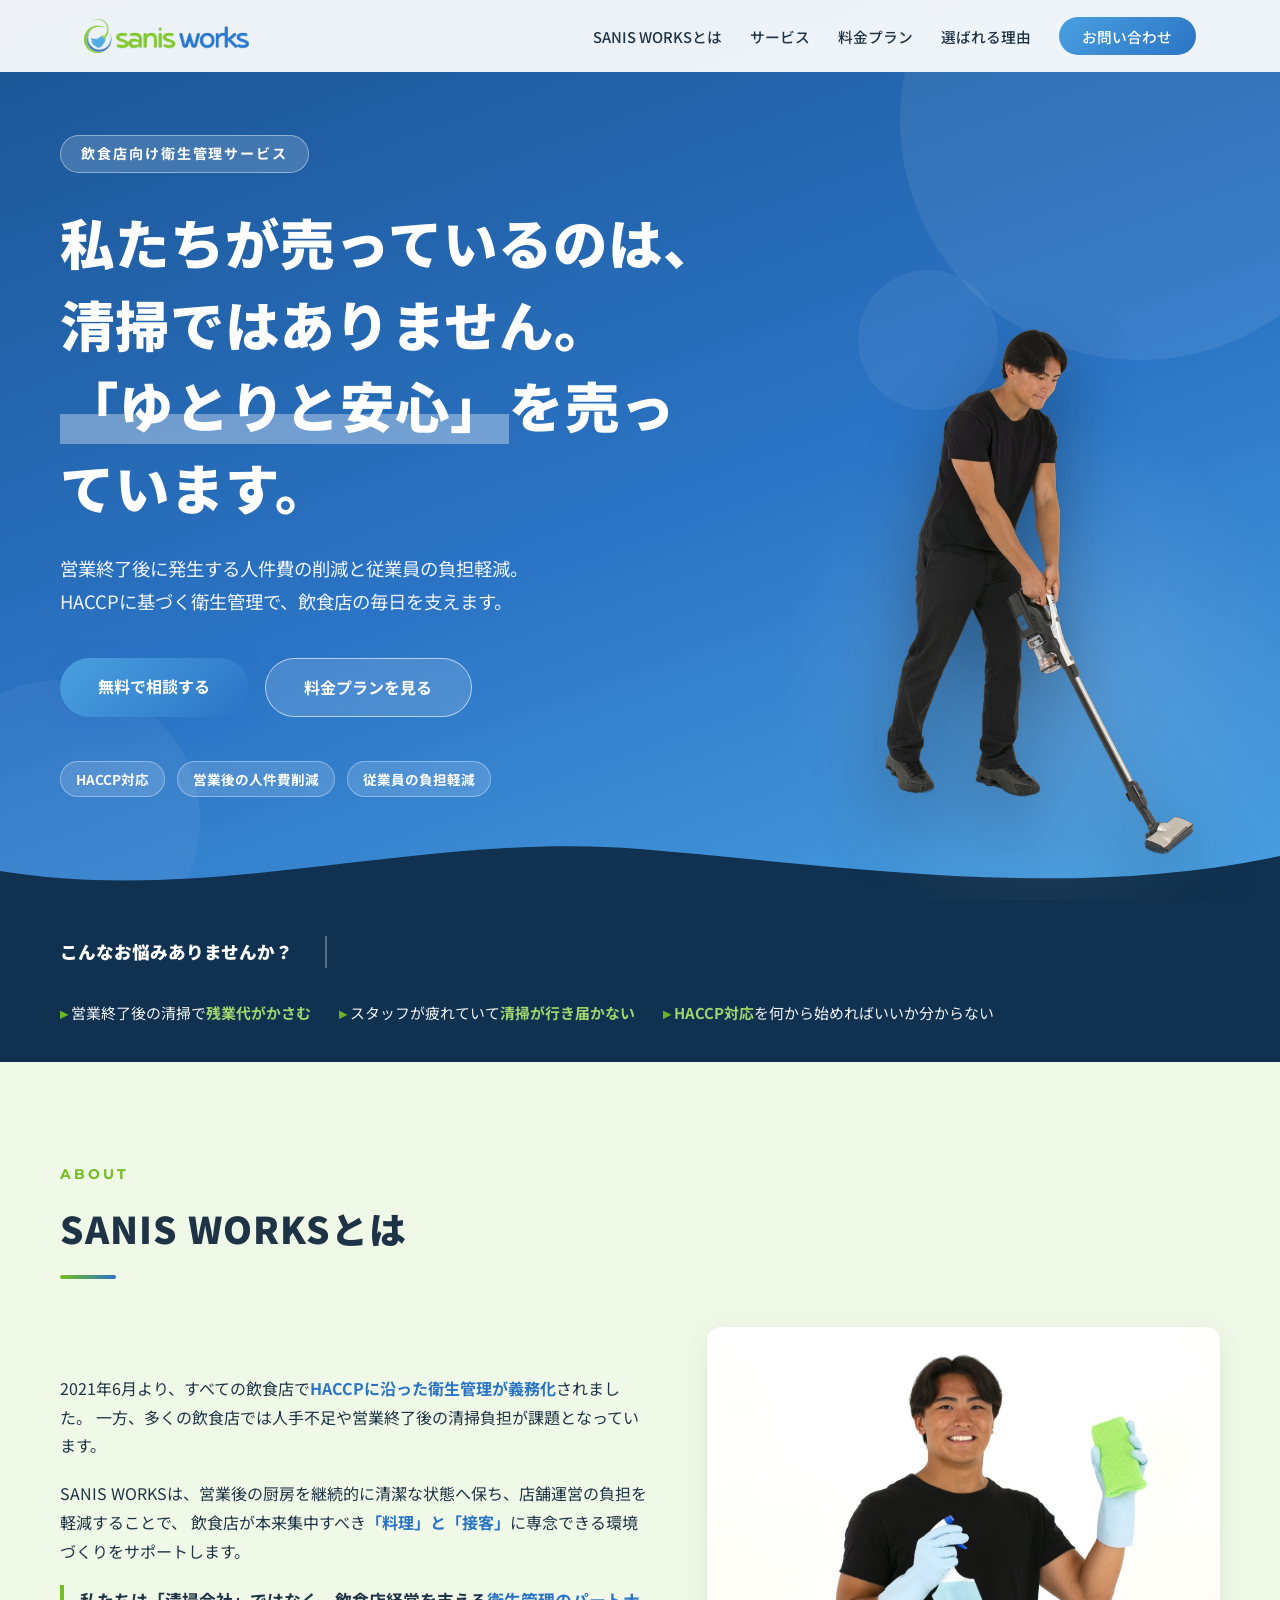
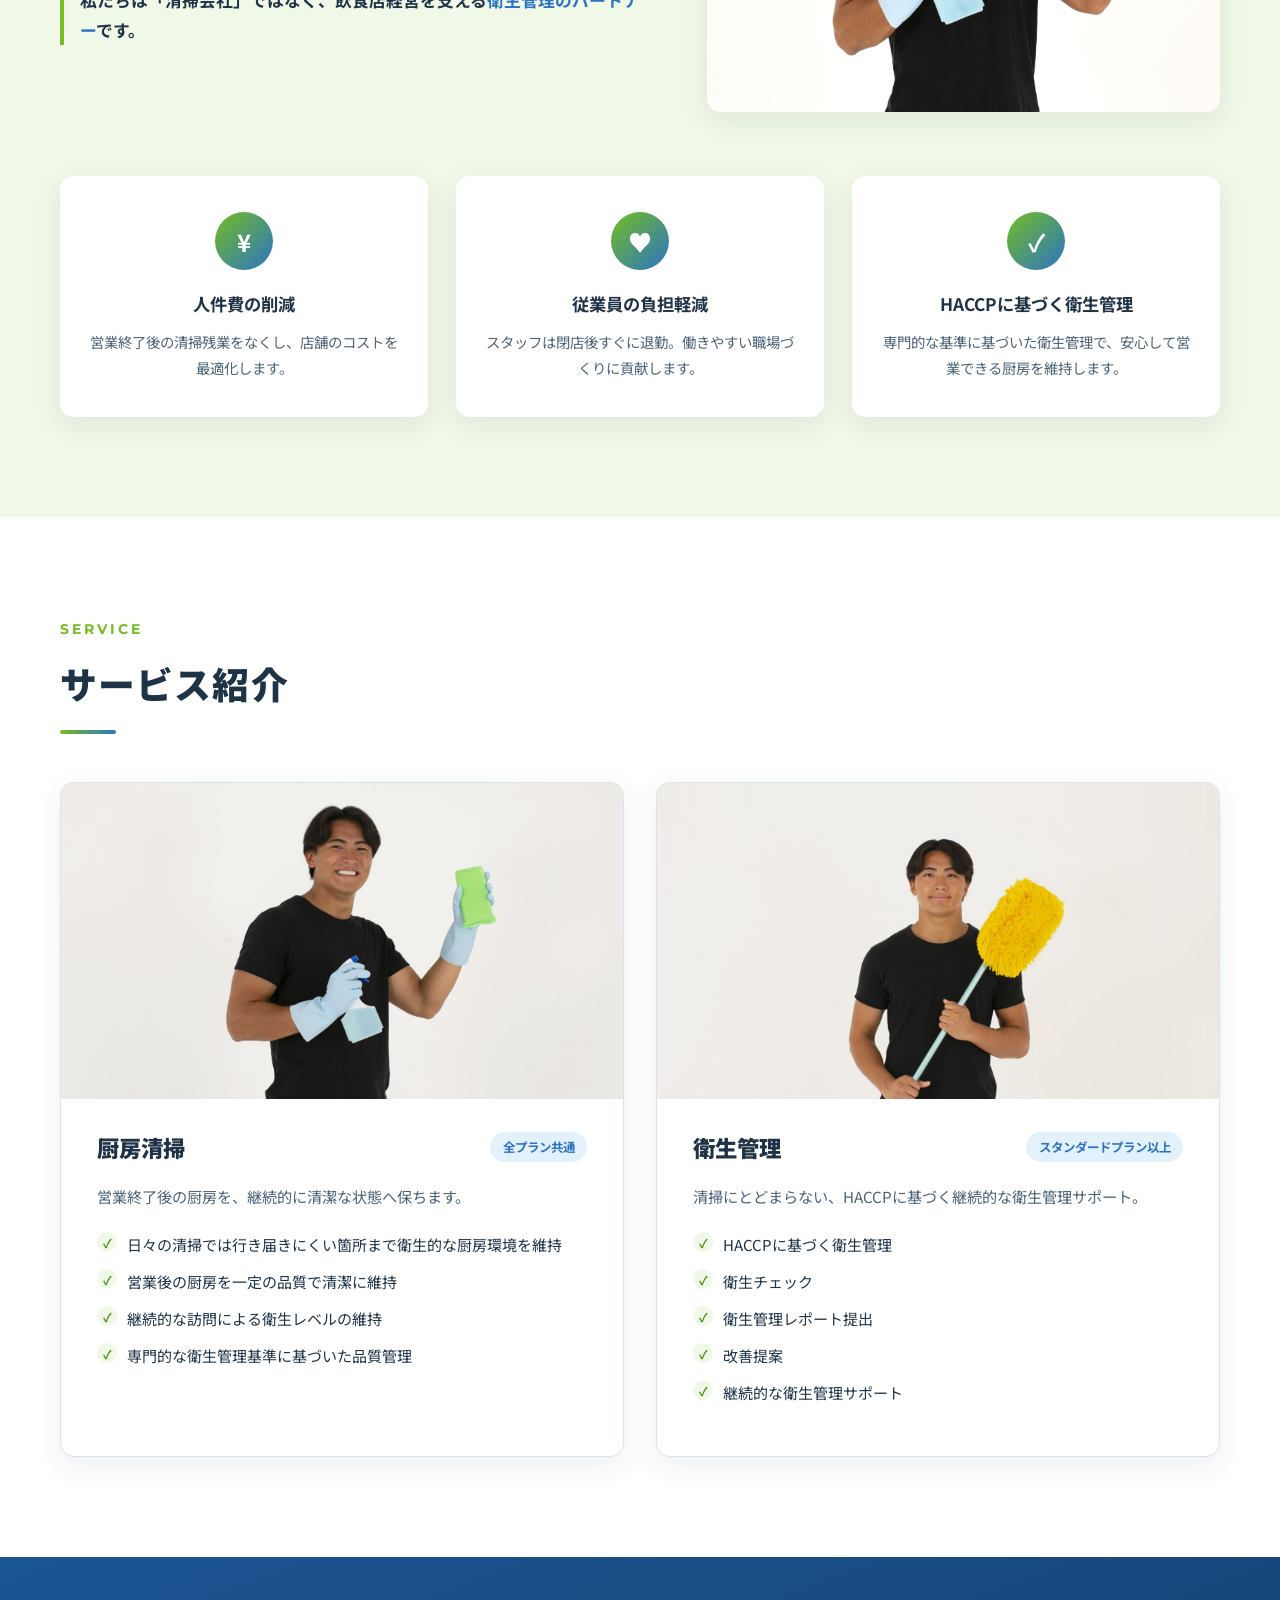
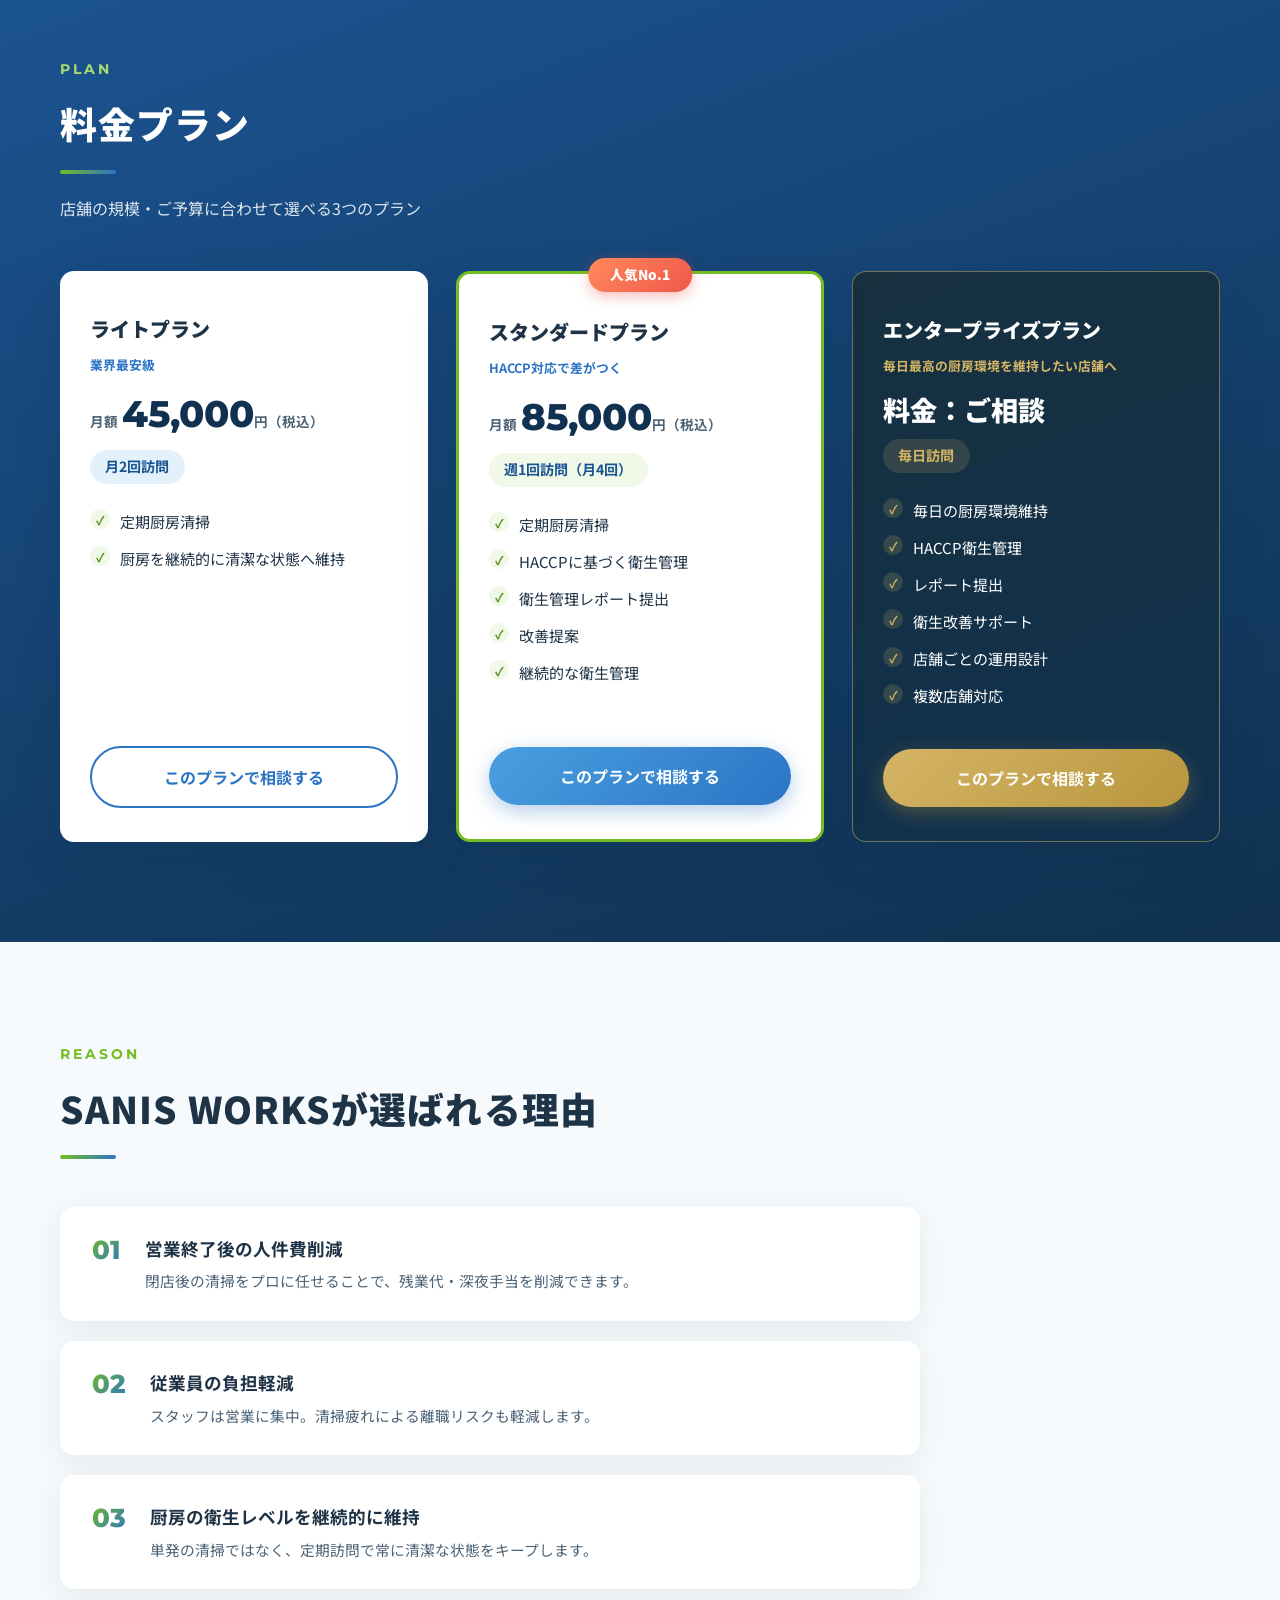
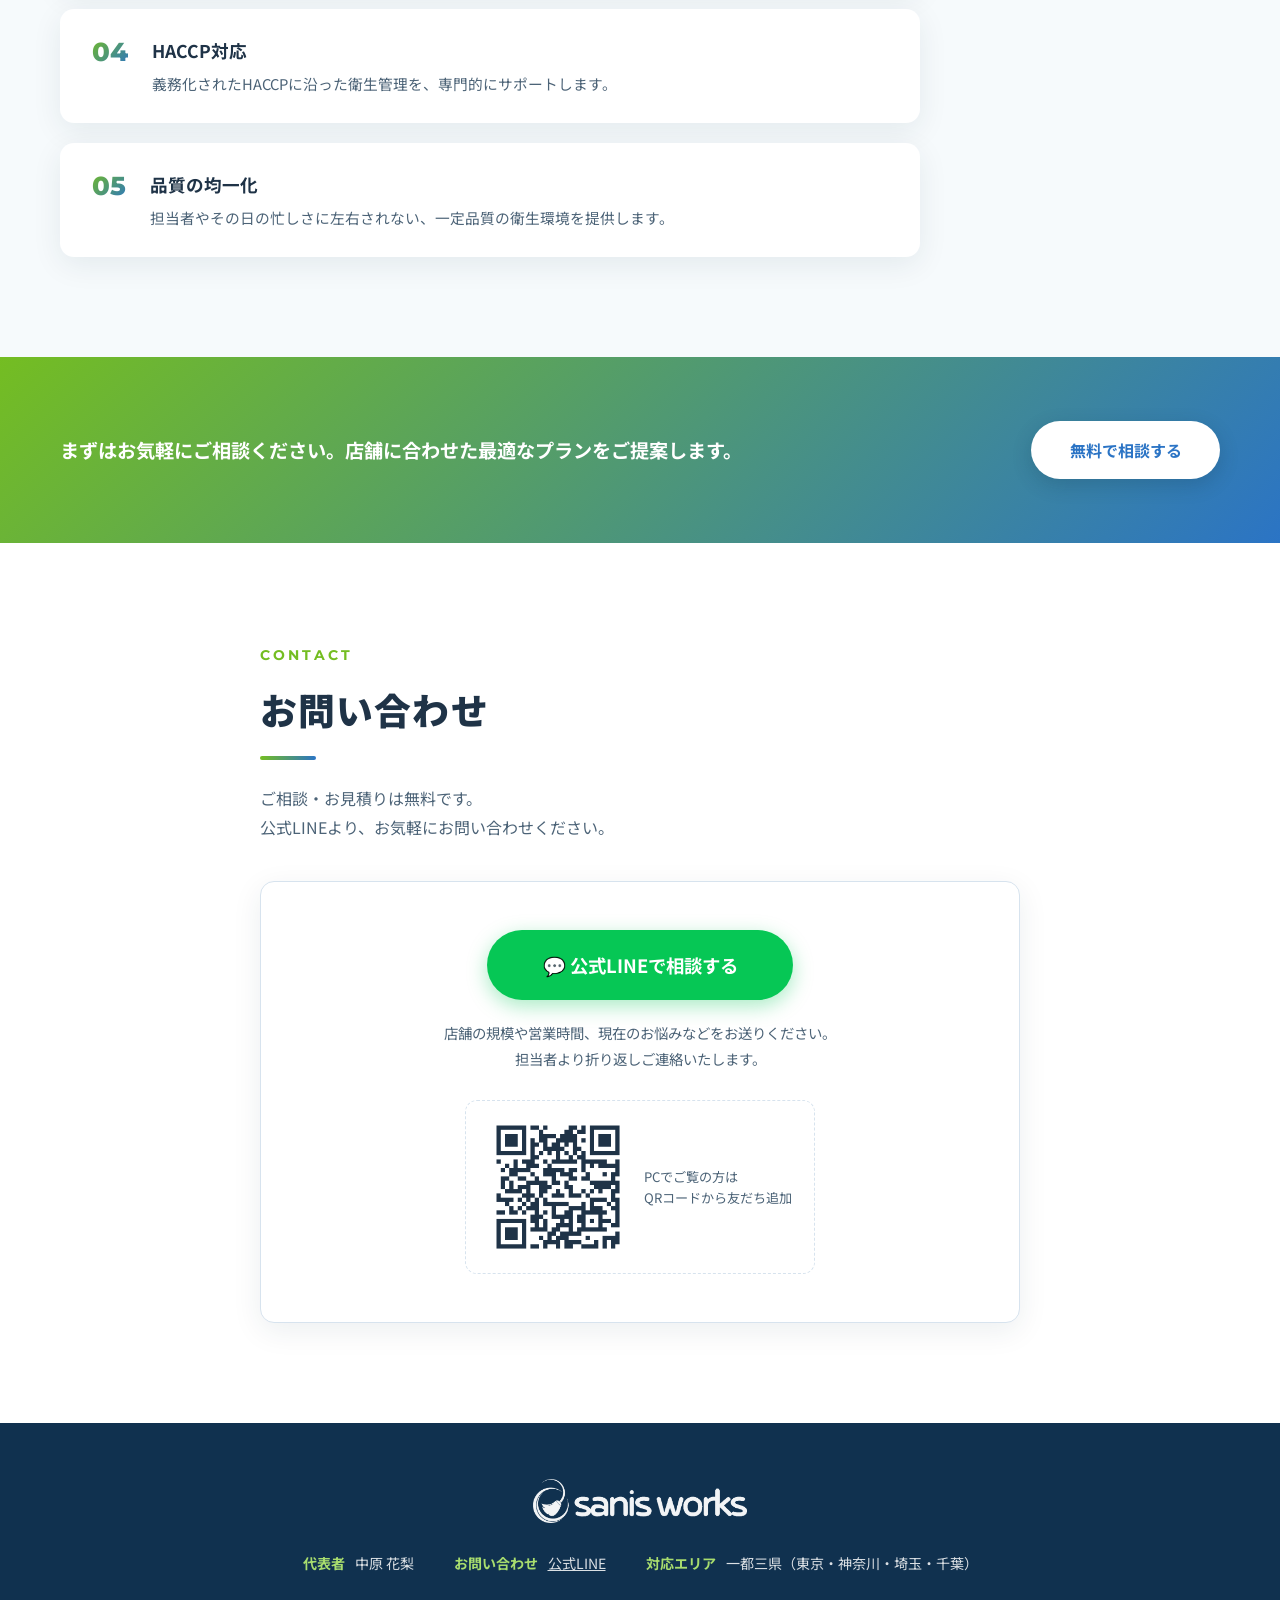
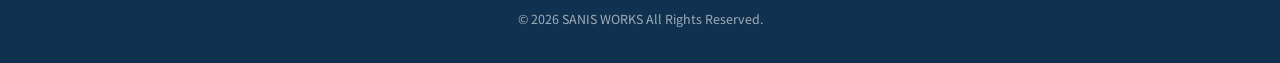
==== plan-b-wave.html @ 6eff4a85 "デザイン候補ページのファイル名を提案の呼び名(B/C/D)に統一 Co-Authored-By: Claude Fable 5 <noreply@anthropic.com>" ====
<!DOCTYPE html>
<html lang="ja">
<head>
  <meta charset="UTF-8">
  <meta name="viewport" content="width=device-width, initial-scale=1.0">
  <title>SANIS WORKS｜飲食店向け衛生管理サービス</title>
  <meta name="description" content="SANIS WORKSは飲食店向けの衛生管理会社です。営業終了後の厨房清掃とHACCPに基づく衛生管理で、人件費削減と従業員の負担軽減を実現します。">
  <meta property="og:title" content="SANIS WORKS｜飲食店向け衛生管理サービス">
  <meta property="og:description" content="私たちが売っているのは、清掃ではありません。営業終了後の人件費削減と従業員の負担軽減——「ゆとりと安心」をお届けします。">
  <meta property="og:type" content="website">
  <!-- TODO: ドメイン取得後、og:image は絶対URL（https://sanisworks.com/img/ogp.jpg）に変更 -->
  <meta property="og:image" content="img/ogp.jpg">
  <link rel="icon" type="image/png" sizes="32x32" href="img/favicon-32.png">
  <link rel="apple-touch-icon" href="img/apple-touch-icon.png">
  <link rel="preconnect" href="https://fonts.googleapis.com">
  <link rel="preconnect" href="https://fonts.gstatic.com" crossorigin>
  <link href="https://fonts.googleapis.com/css2?family=Noto+Sans+JP:wght@400;500;700;900&family=Montserrat:wght@600;700;800&display=swap" rel="stylesheet">
  <link rel="stylesheet" href="css/style.css">

<style>
.hero::after {
  content: ""; position: absolute; left: 0; right: 0; bottom: -1px; height: 90px; z-index: 2; pointer-events: none;
  background: url('data:image/svg+xml;utf8,<svg xmlns="http://www.w3.org/2000/svg" viewBox="0 0 1440 90" preserveAspectRatio="none"><path d="M0,60 C240,95 480,20 720,38 C960,56 1200,90 1440,45 L1440,90 L0,90 Z" fill="%2310314f"/></svg>') bottom / 100% 100% no-repeat;
}
.hero__figure { z-index: 3; bottom: 24px; }
.hero__figure img { filter: drop-shadow(0 30px 36px rgba(7,28,48,0.45)); }
</style>
</head>
<body>

  <!-- ヘッダー -->
  <header class="header" id="header">
    <div class="header__inner">
      <a href="#top" class="header__logo">
        <img src="img/logo-h.png" alt="SANIS WORKS">
      </a>
      <nav class="header__nav" id="global-nav" aria-label="グローバルナビゲーション">
        <ul>
          <li><a href="#about">SANIS WORKSとは</a></li>
          <li><a href="#service">サービス</a></li>
          <li><a href="#plan">料金プラン</a></li>
          <li><a href="#reason">選ばれる理由</a></li>
          <li><a href="#contact" class="header__cta">お問い合わせ</a></li>
        </ul>
      </nav>
      <button class="header__burger" id="burger" aria-label="メニューを開く" aria-expanded="false" aria-controls="global-nav">
        <span></span><span></span><span></span>
      </button>
    </div>
  </header>

  <main id="top">

    <!-- ヒーロー -->
    <section class="hero">
      <div class="hero__bg" aria-hidden="true">
        <div class="hero__bubble hero__bubble--1"></div>
        <div class="hero__bubble hero__bubble--2"></div>
        <div class="hero__bubble hero__bubble--3"></div>
      </div>
      <div class="hero__inner">
        <div class="hero__content">
        <p class="hero__eyebrow">飲食店向け衛生管理サービス</p>
        <h1 class="hero__title">
          私たちが売っているのは、<br>
          清掃ではありません。<br>
          <span class="hero__title-em">「ゆとりと安心」</span>を<br class="sp-only">売っています。
        </h1>
        <p class="hero__lead">
          営業終了後に発生する人件費の削減と従業員の負担軽減。<br class="pc-only">
          HACCPに基づく衛生管理で、飲食店の毎日を支えます。
        </p>
        <div class="hero__actions">
          <a href="#contact" class="btn btn--primary">無料で相談する</a>
          <a href="#plan" class="btn btn--ghost">料金プランを見る</a>
        </div>
        <ul class="hero__badges">
          <li>HACCP対応</li>
          <li>営業後の人件費削減</li>
          <li>従業員の負担軽減</li>
        </ul>
        </div>
      </div>
      <div class="hero__figure">
        <img src="img/hero-cutout.png" alt="掃除機で床を清掃するSANIS WORKSのスタッフ" width="720" height="1226">
      </div>
    </section>

    <!-- 課題提起バー -->
    <section class="problems" aria-label="飲食店のよくある課題">
      <div class="problems__inner">
        <p class="problems__title">こんなお悩みありませんか？</p>
        <ul class="problems__list">
          <li>営業終了後の清掃で<strong>残業代がかさむ</strong></li>
          <li>スタッフが疲れていて<strong>清掃が行き届かない</strong></li>
          <li><strong>HACCP対応</strong>を何から始めればいいか分からない</li>
        </ul>
      </div>
    </section>

    <!-- SANIS WORKSについて -->
    <section class="section about" id="about">
      <div class="section__inner">
        <p class="section__label">About</p>
        <h2 class="section__title">SANIS WORKSとは</h2>
        <div class="about__grid">
          <div class="about__text">
            <p>
              2021年6月より、すべての飲食店で<strong>HACCPに沿った衛生管理が義務化</strong>されました。
              一方、多くの飲食店では人手不足や営業終了後の清掃負担が課題となっています。
            </p>
            <p>
              SANIS WORKSは、営業後の厨房を継続的に清潔な状態へ保ち、店舗運営の負担を軽減することで、
              飲食店が本来集中すべき<strong>「料理」と「接客」</strong>に専念できる環境づくりをサポートします。
            </p>
            <p class="about__note">
              私たちは「清掃会社」ではなく、飲食店経営を支える<strong>衛生管理のパートナー</strong>です。
            </p>
          </div>
          <div class="about__visual">
            <img src="img/about.jpg" alt="笑顔で清掃道具を手にするSANIS WORKSのスタッフ">
          </div>
        </div>
        <div class="about__values">
          <div class="value-card">
            <div class="value-card__icon" aria-hidden="true">¥</div>
            <h3>人件費の削減</h3>
            <p>営業終了後の清掃残業をなくし、店舗のコストを最適化します。</p>
          </div>
          <div class="value-card">
            <div class="value-card__icon" aria-hidden="true">♥</div>
            <h3>従業員の負担軽減</h3>
            <p>スタッフは閉店後すぐに退勤。働きやすい職場づくりに貢献します。</p>
          </div>
          <div class="value-card">
            <div class="value-card__icon" aria-hidden="true">✓</div>
            <h3>HACCPに基づく衛生管理</h3>
            <p>専門的な基準に基づいた衛生管理で、安心して営業できる厨房を維持します。</p>
          </div>
        </div>
      </div>
    </section>

    <!-- サービス紹介 -->
    <section class="section service" id="service">
      <div class="section__inner">
        <p class="section__label">Service</p>
        <h2 class="section__title">サービス紹介</h2>
        <div class="service__grid">
          <article class="service-card">
            <div class="service-card__photo">
              <img src="img/service-cleaning.jpg" alt="清掃機材で床を清掃するスタッフ">
            </div>
            <div class="service-card__head">
              <h3>厨房清掃</h3>
              <p class="service-card__sub">全プラン共通</p>
            </div>
            <p class="service-card__lead">営業終了後の厨房を、継続的に清潔な状態へ保ちます。</p>
            <ul class="check-list">
              <li>日々の清掃では行き届きにくい箇所まで衛生的な厨房環境を維持</li>
              <li>営業後の厨房を一定の品質で清潔に維持</li>
              <li>継続的な訪問による衛生レベルの維持</li>
              <li>専門的な衛生管理基準に基づいた品質管理</li>
            </ul>
          </article>
          <article class="service-card">
            <div class="service-card__photo">
              <img src="img/service-hygiene.jpg" alt="除菌スプレーとスポンジを手にするスタッフ">
            </div>
            <div class="service-card__head">
              <h3>衛生管理</h3>
              <p class="service-card__sub">スタンダードプラン以上</p>
            </div>
            <p class="service-card__lead">清掃にとどまらない、HACCPに基づく継続的な衛生管理サポート。</p>
            <ul class="check-list">
              <li>HACCPに基づく衛生管理</li>
              <li>衛生チェック</li>
              <li>衛生管理レポート提出</li>
              <li>改善提案</li>
              <li>継続的な衛生管理サポート</li>
            </ul>
          </article>
        </div>
      </div>
    </section>

    <!-- 料金プラン -->
    <section class="section plan" id="plan">
      <div class="section__inner">
        <p class="section__label section__label--light">Plan</p>
        <h2 class="section__title section__title--light">料金プラン</h2>
        <p class="plan__lead">店舗の規模・ご予算に合わせて選べる3つのプラン</p>
        <div class="plan__grid">

          <article class="plan-card">
            <h3 class="plan-card__name">ライトプラン</h3>
            <p class="plan-card__tag">業界最安級</p>
            <p class="plan-card__price"><span class="plan-card__yen">月額</span>45,000<span class="plan-card__unit">円（税込）</span></p>
            <p class="plan-card__visit">月2回訪問</p>
            <ul class="check-list">
              <li>定期厨房清掃</li>
              <li>厨房を継続的に清潔な状態へ維持</li>
            </ul>
            <a href="#contact" class="btn btn--outline">このプランで相談する</a>
          </article>

          <article class="plan-card plan-card--featured">
            <p class="plan-card__ribbon">人気No.1</p>
            <h3 class="plan-card__name">スタンダードプラン</h3>
            <p class="plan-card__tag">HACCP対応で差がつく</p>
            <p class="plan-card__price"><span class="plan-card__yen">月額</span>85,000<span class="plan-card__unit">円（税込）</span></p>
            <p class="plan-card__visit">週1回訪問（月4回）</p>
            <ul class="check-list">
              <li>定期厨房清掃</li>
              <li>HACCPに基づく衛生管理</li>
              <li>衛生管理レポート提出</li>
              <li>改善提案</li>
              <li>継続的な衛生管理</li>
            </ul>
            <a href="#contact" class="btn btn--primary">このプランで相談する</a>
          </article>

          <article class="plan-card plan-card--premium">
            <h3 class="plan-card__name">エンタープライズプラン</h3>
            <p class="plan-card__tag">毎日最高の厨房環境を維持したい店舗へ</p>
            <p class="plan-card__price plan-card__price--consult">料金：ご相談</p>
            <p class="plan-card__visit">毎日訪問</p>
            <ul class="check-list">
              <li>毎日の厨房環境維持</li>
              <li>HACCP衛生管理</li>
              <li>レポート提出</li>
              <li>衛生改善サポート</li>
              <li>店舗ごとの運用設計</li>
              <li>複数店舗対応</li>
            </ul>
            <a href="#contact" class="btn btn--gold">このプランで相談する</a>
          </article>

        </div>
      </div>
    </section>

    <!-- 選ばれる理由 -->
    <section class="section reason" id="reason">
      <div class="section__inner">
        <p class="section__label">Reason</p>
        <h2 class="section__title">SANIS WORKSが選ばれる理由</h2>
        <ol class="reason__list">
          <li class="reason-item">
            <span class="reason-item__num">01</span>
            <div>
              <h3>営業終了後の人件費削減</h3>
              <p>閉店後の清掃をプロに任せることで、残業代・深夜手当を削減できます。</p>
            </div>
          </li>
          <li class="reason-item">
            <span class="reason-item__num">02</span>
            <div>
              <h3>従業員の負担軽減</h3>
              <p>スタッフは営業に集中。清掃疲れによる離職リスクも軽減します。</p>
            </div>
          </li>
          <li class="reason-item">
            <span class="reason-item__num">03</span>
            <div>
              <h3>厨房の衛生レベルを継続的に維持</h3>
              <p>単発の清掃ではなく、定期訪問で常に清潔な状態をキープします。</p>
            </div>
          </li>
          <li class="reason-item">
            <span class="reason-item__num">04</span>
            <div>
              <h3>HACCP対応</h3>
              <p>義務化されたHACCPに沿った衛生管理を、専門的にサポートします。</p>
            </div>
          </li>
          <li class="reason-item">
            <span class="reason-item__num">05</span>
            <div>
              <h3>品質の均一化</h3>
              <p>担当者やその日の忙しさに左右されない、一定品質の衛生環境を提供します。</p>
            </div>
          </li>
        </ol>
      </div>
    </section>

    <!-- CTA -->
    <section class="cta-band">
      <div class="cta-band__inner">
        <p class="cta-band__text">まずはお気軽にご相談ください。<br class="sp-only">店舗に合わせた最適なプランをご提案します。</p>
        <a href="#contact" class="btn btn--white">無料で相談する</a>
      </div>
    </section>

    <!-- お問い合わせ -->
    <section class="section contact" id="contact">
      <div class="section__inner section__inner--narrow">
        <p class="section__label">Contact</p>
        <h2 class="section__title">お問い合わせ</h2>
        <p class="contact__lead">
          ご相談・お見積りは無料です。<br>
          公式LINEより、お気軽にお問い合わせください。
        </p>
        <div class="contact__line">
          <a href="https://line.me/R/ti/p/@403xkrav" target="_blank" rel="noopener" class="btn btn--line">公式LINEで相談する</a>
          <p class="contact__line-note">店舗の規模や営業時間、現在のお悩みなどをお送りください。<br>担当者より折り返しご連絡いたします。</p>
          <div class="contact__qr">
            <img src="img/line-qr.png" alt="SANIS WORKS 公式LINE 友だち追加用QRコード" width="140" height="140">
            <p>PCでご覧の方は<br>QRコードから友だち追加</p>
          </div>
        </div>
      </div>
    </section>

  </main>

  <!-- フッター -->
  <footer class="footer">
    <div class="footer__inner">
      <p class="footer__logo"><img src="img/logo-h-white.png" alt="SANIS WORKS"></p>
      <dl class="footer__info">
        <div><dt>代表者</dt><dd>中原 花梨</dd></div>
        <div><dt>お問い合わせ</dt><dd><a href="https://line.me/R/ti/p/@403xkrav" target="_blank" rel="noopener">公式LINE</a></dd></div>
        <div><dt>対応エリア</dt><dd>一都三県（東京・神奈川・埼玉・千葉）</dd></div>
      </dl>
      <p class="footer__copy">&copy; <span id="year">2026</span> SANIS WORKS All Rights Reserved.</p>
    </div>
  </footer>

  <script src="js/main.js"></script>
</body>
</html>
---- css/style.css ----
/* =====================================================
   SANIS WORKS — 飲食店向け衛生管理サービス
   ===================================================== */

:root {
  /* ロゴから採取したブランドカラー */
  --c-primary: #2b74c5;        /* ロゴブルー（信頼） */
  --c-primary-dark: #1b5493;
  --c-accent: #74bd22;         /* ロゴグリーン（清潔感・フレッシュ） */
  --c-sky-deep: #4aa0e0;       /* ロゴスカイブルー */
  --c-sky: #e3f1fc;
  --c-mint: #f0f8e7;
  --c-navy: #10314f;           /* 濃紺（エンタープライズ・フッター） */
  --c-gold: #b8963e;
  --c-text: #1f3347;
  --c-text-sub: #4c6377;
  --c-bg: #ffffff;
  --c-line: #d7e3ee;
  --font-jp: "Noto Sans JP", "Hiragino Kaku Gothic ProN", sans-serif;
  --font-en: "Montserrat", sans-serif;
  --header-h: 72px;
  --radius: 14px;
  --shadow: 0 8px 30px rgba(15, 46, 61, 0.08);
  --shadow-lg: 0 16px 48px rgba(15, 46, 61, 0.14);
}

* { margin: 0; padding: 0; box-sizing: border-box; }

html { scroll-behavior: smooth; scroll-padding-top: var(--header-h); }

body {
  font-family: var(--font-jp);
  color: var(--c-text);
  background: var(--c-bg);
  line-height: 1.8;
  -webkit-font-smoothing: antialiased;
}

img { max-width: 100%; height: auto; display: block; }
ul, ol { list-style: none; }
a { color: inherit; text-decoration: none; }

.sp-only { display: none; }
@media (max-width: 767px) {
  .sp-only { display: inline; }
  .pc-only { display: none; }
}

/* ---------- ボタン ---------- */
.btn {
  display: inline-block;
  padding: 0.9em 2.4em;
  border-radius: 999px;
  font-weight: 700;
  font-size: 1rem;
  text-align: center;
  transition: transform 0.2s ease, box-shadow 0.2s ease, background 0.2s ease, color 0.2s ease;
  cursor: pointer;
  border: none;
}
.btn:hover { transform: translateY(-2px); }

.btn--primary {
  background: linear-gradient(135deg, var(--c-sky-deep), var(--c-primary));
  color: #fff;
  box-shadow: 0 6px 20px rgba(43, 116, 197, 0.35);
}
.btn--primary:hover { box-shadow: 0 10px 26px rgba(43, 116, 197, 0.45); }

.btn--ghost {
  background: rgba(255, 255, 255, 0.14);
  color: #fff;
  border: 1px solid rgba(255, 255, 255, 0.6);
  backdrop-filter: blur(4px);
}
.btn--ghost:hover { background: rgba(255, 255, 255, 0.26); }

.btn--outline {
  background: #fff;
  color: var(--c-primary);
  border: 2px solid var(--c-primary);
}
.btn--outline:hover { background: var(--c-sky); }

.btn--gold {
  background: linear-gradient(135deg, #d4b565, var(--c-gold));
  color: #fff;
  box-shadow: 0 6px 20px rgba(184, 150, 62, 0.35);
}

.btn--white {
  background: #fff;
  color: var(--c-primary);
  box-shadow: 0 6px 20px rgba(15, 46, 61, 0.2);
}

.btn--wide { width: 100%; font-size: 1.1rem; padding: 1.1em; }

/* ---------- ヘッダー ---------- */
.header {
  position: fixed;
  inset: 0 0 auto 0;
  height: var(--header-h);
  background: rgba(255, 255, 255, 0.92);
  backdrop-filter: blur(10px);
  z-index: 100;
  transition: box-shadow 0.3s ease;
}
.header.is-scrolled { box-shadow: 0 2px 16px rgba(15, 46, 61, 0.1); }

.header__inner {
  max-width: 1160px;
  margin: 0 auto;
  height: 100%;
  padding: 0 24px;
  display: flex;
  align-items: center;
  justify-content: space-between;
}

.header__logo {
  display: flex;
  align-items: center;
}
.header__logo img { height: 34px; width: auto; }

.header__nav ul {
  display: flex;
  align-items: center;
  gap: 28px;
}
.header__nav a {
  font-size: 0.92rem;
  font-weight: 500;
  color: var(--c-text);
  position: relative;
}
.header__nav a:not(.header__cta)::after {
  content: "";
  position: absolute;
  left: 0;
  bottom: -6px;
  width: 100%;
  height: 2px;
  background: var(--c-accent);
  transform: scaleX(0);
  transition: transform 0.25s ease;
}
.header__nav a:not(.header__cta):hover::after { transform: scaleX(1); }

.header__cta {
  background: linear-gradient(135deg, var(--c-sky-deep), var(--c-primary));
  color: #fff !important;
  padding: 0.6em 1.6em;
  border-radius: 999px;
  font-weight: 700;
}

.header__burger { display: none; }

/* ---------- ヒーロー ---------- */
.hero {
  position: relative;
  min-height: min(100svh, 920px);
  display: flex;
  align-items: center;
  background: linear-gradient(160deg, var(--c-primary-dark) 0%, var(--c-primary) 55%, var(--c-sky-deep) 100%);
  overflow: hidden;
  padding: calc(var(--header-h) + 40px) 24px 80px;
}

.hero__bg { position: absolute; inset: 0; pointer-events: none; }
.hero__bubble {
  position: absolute;
  border-radius: 50%;
  background: rgba(255, 255, 255, 0.07);
}
.hero__bubble--1 { width: 480px; height: 480px; top: -120px; right: -100px; }
.hero__bubble--2 { width: 280px; height: 280px; bottom: -60px; left: -80px; background: rgba(255,255,255,0.05); }
.hero__bubble--3 { width: 140px; height: 140px; top: 30%; right: 22%; background: rgba(255,255,255,0.06); }

.hero__inner {
  position: relative;
  max-width: 1160px;
  margin: 0 auto;
  width: 100%;
  color: #fff;
}

.hero__content {
  max-width: 660px;
  position: relative;
  z-index: 2;
}

/* 人物切り抜き: 背景に直接立たせる */
.hero__figure {
  position: absolute;
  bottom: 0;
  right: max(3vw, calc((100% - 1300px) / 2));
  width: clamp(280px, 31vw, 450px);
  z-index: 1;
  pointer-events: none;
}
.hero__figure::before {
  content: "";
  position: absolute;
  left: 50%;
  bottom: -12%;
  width: 135%;
  aspect-ratio: 1;
  transform: translateX(-50%);
  border-radius: 50%;
  background: radial-gradient(circle, rgba(255, 255, 255, 0.16) 0%, rgba(255, 255, 255, 0.05) 45%, transparent 70%);
}
.hero__figure img {
  position: relative;
  width: 100%;
  display: block;
  filter: drop-shadow(0 30px 36px rgba(7, 28, 48, 0.45));
}

.hero__eyebrow {
  display: inline-block;
  font-size: 0.88rem;
  font-weight: 700;
  letter-spacing: 0.14em;
  background: rgba(255, 255, 255, 0.16);
  border: 1px solid rgba(255, 255, 255, 0.4);
  padding: 0.4em 1.4em;
  border-radius: 999px;
  margin-bottom: 28px;
}

.hero__title {
  font-size: clamp(1.9rem, 4.6vw, 3.4rem);
  font-weight: 900;
  line-height: 1.5;
  letter-spacing: 0.02em;
  margin-bottom: 24px;
  text-wrap: balance;
}
.hero__title-em {
  background: linear-gradient(transparent 62%, rgba(255, 255, 255, 0.35) 62%);
  padding: 0 0.08em;
}

.hero__lead {
  font-size: clamp(0.95rem, 1.6vw, 1.15rem);
  opacity: 0.92;
  margin-bottom: 40px;
}

.hero__actions {
  display: flex;
  gap: 16px;
  flex-wrap: wrap;
  margin-bottom: 44px;
}

.hero__badges {
  display: flex;
  gap: 12px;
  flex-wrap: wrap;
}
.hero__badges li {
  font-size: 0.85rem;
  font-weight: 700;
  background: rgba(255, 255, 255, 0.14);
  border: 1px solid rgba(255, 255, 255, 0.35);
  padding: 0.35em 1.1em;
  border-radius: 999px;
}

/* ---------- 課題提起 ---------- */
.problems {
  background: var(--c-navy);
  color: #fff;
  padding: 36px 24px;
}
.problems__inner {
  max-width: 1160px;
  margin: 0 auto;
  display: flex;
  align-items: center;
  gap: 32px;
  flex-wrap: wrap;
}
.problems__title {
  font-weight: 900;
  font-size: 1.1rem;
  white-space: nowrap;
  border-right: 2px solid rgba(255,255,255,0.3);
  padding-right: 32px;
}
.problems__list {
  display: flex;
  gap: 28px;
  flex-wrap: wrap;
  font-size: 0.93rem;
  opacity: 0.95;
}
.problems__list li::before { content: "▸ "; color: var(--c-accent); font-weight: 700; }
.problems__list strong { color: #a8dd6e; }

/* ---------- セクション共通 ---------- */
.section { padding: 100px 24px; }
.section__inner { max-width: 1160px; margin: 0 auto; }
.section__inner--narrow { max-width: 760px; }

.section__label {
  font-family: var(--font-en);
  font-weight: 700;
  font-size: 0.85rem;
  letter-spacing: 0.22em;
  text-transform: uppercase;
  color: var(--c-accent);
  margin-bottom: 8px;
}
.section__title {
  font-size: clamp(1.6rem, 3.2vw, 2.3rem);
  font-weight: 900;
  letter-spacing: 0.03em;
  margin-bottom: 48px;
  position: relative;
  padding-bottom: 18px;
}
.section__title::after {
  content: "";
  position: absolute;
  left: 0;
  bottom: 0;
  width: 56px;
  height: 4px;
  border-radius: 2px;
  background: linear-gradient(90deg, var(--c-accent), var(--c-primary));
}
.section__label--light { color: #a8dd6e; }
.section__title--light { color: #fff; }

/* ---------- About ---------- */
.about { background: var(--c-mint); }

.about__grid {
  display: grid;
  grid-template-columns: 1.15fr 1fr;
  gap: 56px;
  align-items: center;
  margin-bottom: 64px;
}
.about__text p { margin-bottom: 1.2em; }
.about__text strong { color: var(--c-primary); }
.about__note {
  font-weight: 700;
  font-size: 1.05rem;
  border-left: 4px solid var(--c-accent);
  padding-left: 16px;
}

.about__visual img {
  aspect-ratio: 4 / 3;
  width: 100%;
  object-fit: cover;
  border-radius: var(--radius);
  box-shadow: var(--shadow);
}

.about__values {
  display: grid;
  grid-template-columns: repeat(3, 1fr);
  gap: 28px;
}
.value-card {
  background: #fff;
  border-radius: var(--radius);
  padding: 36px 28px;
  box-shadow: var(--shadow);
  text-align: center;
  transition: transform 0.25s ease, box-shadow 0.25s ease;
}
.value-card:hover { transform: translateY(-6px); box-shadow: var(--shadow-lg); }
.value-card__icon {
  width: 58px;
  height: 58px;
  margin: 0 auto 18px;
  border-radius: 50%;
  background: linear-gradient(135deg, var(--c-accent), var(--c-primary));
  color: #fff;
  font-size: 1.5rem;
  font-weight: 700;
  display: grid;
  place-items: center;
}
.value-card h3 { font-size: 1.08rem; margin-bottom: 10px; }
.value-card p { font-size: 0.9rem; color: var(--c-text-sub); }

/* ---------- Service ---------- */
.service__grid {
  display: grid;
  grid-template-columns: 1fr 1fr;
  gap: 32px;
}
.service-card {
  border: 1px solid var(--c-line);
  border-radius: var(--radius);
  padding: 40px 36px;
  background: #fff;
  box-shadow: var(--shadow);
  overflow: hidden;
  transition: transform 0.25s ease, box-shadow 0.25s ease;
}
.service-card__photo {
  margin: -40px -36px 28px;
  background: #fafcfe;
}
.service-card__photo img {
  width: 100%;
  aspect-ratio: 16 / 9;
  object-fit: cover;
  display: block;
}
.service-card:hover { transform: translateY(-6px); box-shadow: var(--shadow-lg); }
.service-card__head {
  display: flex;
  align-items: center;
  justify-content: space-between;
  gap: 12px;
  flex-wrap: wrap;
  margin-bottom: 16px;
}
.service-card__head h3 { font-size: 1.4rem; font-weight: 900; }
.service-card__sub {
  font-size: 0.78rem;
  font-weight: 700;
  color: var(--c-primary);
  background: var(--c-sky);
  padding: 0.3em 1em;
  border-radius: 999px;
}
.service-card__lead { color: var(--c-text-sub); margin-bottom: 20px; font-size: 0.95rem; }

.check-list li {
  position: relative;
  padding-left: 30px;
  margin-bottom: 10px;
  font-size: 0.94rem;
}
.check-list li::before {
  content: "✓";
  position: absolute;
  left: 0;
  top: 0.1em;
  width: 20px;
  height: 20px;
  border-radius: 50%;
  background: var(--c-mint);
  color: #4f8c12;
  font-size: 0.75rem;
  font-weight: 700;
  display: grid;
  place-items: center;
}

/* ---------- Plan ---------- */
.plan {
  background: linear-gradient(160deg, var(--c-primary-dark), var(--c-navy));
}
.plan__lead {
  color: rgba(255, 255, 255, 0.85);
  margin: -28px 0 48px;
}
.plan__grid {
  display: grid;
  grid-template-columns: repeat(3, 1fr);
  gap: 28px;
  align-items: stretch;
}

.plan-card {
  background: #fff;
  border-radius: var(--radius);
  padding: 40px 30px 34px;
  display: flex;
  flex-direction: column;
  gap: 6px;
  box-shadow: var(--shadow-lg);
  position: relative;
  transition: transform 0.25s ease;
}
.plan-card:hover { transform: translateY(-6px); }

.plan-card__name { font-size: 1.25rem; font-weight: 900; }
.plan-card__tag {
  font-size: 0.8rem;
  font-weight: 700;
  color: var(--c-primary);
  margin-bottom: 10px;
}
.plan-card__price {
  font-family: var(--font-en);
  font-size: 2.3rem;
  font-weight: 800;
  color: var(--c-navy);
  line-height: 1.2;
}
.plan-card__yen, .plan-card__unit {
  font-family: var(--font-jp);
  font-size: 0.85rem;
  font-weight: 700;
  color: var(--c-text-sub);
}
.plan-card__yen { margin-right: 4px; }
.plan-card__price--consult { font-size: 1.7rem; font-family: var(--font-jp); font-weight: 900; }
.plan-card__visit {
  font-size: 0.88rem;
  font-weight: 700;
  background: var(--c-sky);
  color: var(--c-primary-dark);
  display: inline-block;
  align-self: flex-start;
  padding: 0.3em 1.1em;
  border-radius: 999px;
  margin: 8px 0 18px;
}
.plan-card .check-list { flex: 1; margin-bottom: 24px; }
.plan-card .btn { align-self: stretch; }

/* スタンダード（推し） */
.plan-card--featured {
  border: 3px solid var(--c-accent);
  transform: scale(1.05);
  z-index: 1;
}
.plan-card--featured:hover { transform: scale(1.05) translateY(-6px); }
.plan-card__ribbon {
  position: absolute;
  top: -16px;
  left: 50%;
  transform: translateX(-50%);
  background: linear-gradient(135deg, #ff8a5c, #f0564a);
  color: #fff;
  font-weight: 900;
  font-size: 0.85rem;
  padding: 0.35em 1.6em;
  border-radius: 999px;
  box-shadow: 0 4px 14px rgba(240, 86, 74, 0.4);
  white-space: nowrap;
}
.plan-card--featured .plan-card__visit { background: var(--c-mint); }

/* エンタープライズ（高級感） */
.plan-card--premium {
  background: linear-gradient(160deg, #16303e, var(--c-navy));
  color: #fff;
  border: 1px solid rgba(212, 181, 101, 0.5);
}
.plan-card--premium .plan-card__tag { color: #d4b565; }
.plan-card--premium .plan-card__price--consult { color: #fff; }
.plan-card--premium .plan-card__visit {
  background: rgba(212, 181, 101, 0.16);
  color: #d4b565;
}
.plan-card--premium .check-list li::before {
  background: rgba(212, 181, 101, 0.18);
  color: #d4b565;
}

/* ---------- Reason ---------- */
.reason { background: #f6fafc; }
.reason__list {
  display: grid;
  gap: 20px;
  max-width: 860px;
}
.reason-item {
  display: flex;
  gap: 24px;
  align-items: flex-start;
  background: #fff;
  border-radius: var(--radius);
  padding: 26px 32px;
  box-shadow: var(--shadow);
  transition: transform 0.25s ease, box-shadow 0.25s ease;
}
.reason-item:hover { transform: translateX(6px); box-shadow: var(--shadow-lg); }
.reason-item__num {
  font-family: var(--font-en);
  font-weight: 800;
  font-size: 1.6rem;
  background: linear-gradient(135deg, var(--c-accent), var(--c-primary));
  -webkit-background-clip: text;
  background-clip: text;
  color: transparent;
  line-height: 1.3;
}
.reason-item h3 { font-size: 1.1rem; margin-bottom: 4px; }
.reason-item p { font-size: 0.92rem; color: var(--c-text-sub); }

/* ---------- CTAバンド ---------- */
.cta-band {
  background: linear-gradient(135deg, var(--c-accent), var(--c-primary));
  padding: 64px 24px;
}
.cta-band__inner {
  max-width: 1160px;
  margin: 0 auto;
  display: flex;
  align-items: center;
  justify-content: space-between;
  gap: 28px;
  flex-wrap: wrap;
  color: #fff;
}
.cta-band__text { font-size: 1.2rem; font-weight: 700; }

/* ---------- Contact ---------- */
.contact__lead { margin: -24px 0 40px; color: var(--c-text-sub); }

.contact__line {
  background: #fff;
  border: 1px solid var(--c-line);
  border-radius: var(--radius);
  padding: 48px 40px;
  box-shadow: var(--shadow);
  text-align: center;
}
.btn--line {
  background: #06c755;
  color: #fff;
  font-size: 1.15rem;
  padding: 1em 3em;
  box-shadow: 0 6px 20px rgba(6, 199, 85, 0.35);
}
.btn--line:hover { box-shadow: 0 10px 26px rgba(6, 199, 85, 0.45); }
.btn--line::before { content: "💬 "; }
.contact__line-note {
  font-size: 0.9rem;
  color: var(--c-text-sub);
  margin: 20px 0 28px;
}
.contact__qr {
  display: inline-flex;
  align-items: center;
  gap: 16px;
  padding: 16px 22px;
  border: 1px dashed var(--c-line);
  border-radius: 12px;
  text-align: left;
}
.contact__qr img { border-radius: 6px; }
.contact__qr p { font-size: 0.82rem; color: var(--c-text-sub); line-height: 1.6; }

/* ---------- フッター ---------- */
.footer {
  background: var(--c-navy);
  color: #fff;
  padding: 56px 24px 32px;
}
.footer__inner { max-width: 1160px; margin: 0 auto; text-align: center; }
.footer__logo { margin-bottom: 28px; }
.footer__logo img { height: 44px; width: auto; margin: 0 auto; opacity: 0.95; }
.footer__info {
  display: flex;
  justify-content: center;
  gap: 40px;
  flex-wrap: wrap;
  margin-bottom: 32px;
  font-size: 0.88rem;
}
.footer__info div { display: flex; gap: 10px; }
.footer__info dt { font-weight: 700; color: #a8dd6e; }
.footer__info dd { opacity: 0.85; }
.footer__info dd a { text-decoration: underline; }
.footer__info dd a:hover { opacity: 0.8; }
.footer__copy { font-size: 0.78rem; opacity: 0.6; }

/* ---------- スクロールアニメーション ---------- */
.fade-up {
  opacity: 0;
  transform: translateY(28px);
  transition: opacity 0.7s ease, transform 0.7s ease;
}
.fade-up.is-visible { opacity: 1; transform: translateY(0); }
@media (prefers-reduced-motion: reduce) {
  html { scroll-behavior: auto; }
  .fade-up { opacity: 1; transform: none; transition: none; }
}

/* =====================================================
   レスポンシブ
   ===================================================== */
/* ヘッダー: ナビが折り返す前にハンバーガーへ切り替え */
@media (max-width: 1079px) {
  .header__burger {
    display: flex;
    flex-direction: column;
    justify-content: center;
    gap: 5px;
    width: 44px;
    height: 44px;
    background: none;
    border: none;
    cursor: pointer;
    z-index: 110;
  }
  .header__burger span {
    display: block;
    width: 24px;
    height: 2px;
    margin: 0 auto;
    background: var(--c-navy);
    border-radius: 2px;
    transition: transform 0.3s ease, opacity 0.3s ease;
  }
  .header__burger.is-open span:nth-child(1) { transform: translateY(7px) rotate(45deg); }
  .header__burger.is-open span:nth-child(2) { opacity: 0; }
  .header__burger.is-open span:nth-child(3) { transform: translateY(-7px) rotate(-45deg); }

  .header__nav {
    position: fixed;
    inset: var(--header-h) 0 auto 0;
    background: rgba(255, 255, 255, 0.98);
    box-shadow: 0 12px 30px rgba(15, 46, 61, 0.15);
    transform: translateY(-120%);
    visibility: hidden;
    transition: transform 0.35s ease, visibility 0s 0.35s;
  }
  .header__nav.is-open {
    transform: translateY(0);
    visibility: visible;
    transition: transform 0.35s ease;
  }
  .header__nav ul {
    flex-direction: column;
    gap: 0;
    padding: 12px 0 24px;
  }
  .header__nav li { width: 100%; text-align: center; }
  .header__nav a { display: block; padding: 14px 0; font-size: 1rem; }
  .header__nav .header__cta {
    display: inline-block;
    margin-top: 12px;
    padding: 0.7em 2.4em;
  }
}

@media (max-width: 1023px) {
  /* タブレット以下: 人物はテキストの下・中央、足元をセクション下端に接地 */
  .hero { flex-direction: column; justify-content: center; padding-bottom: 0; }
  .hero__figure {
    position: static;
    margin: 44px auto 0;
    width: min(56vw, 320px);
  }
  .plan__grid { grid-template-columns: 1fr; max-width: 520px; margin: 0 auto; gap: 40px; }
  .plan-card--featured { transform: none; }
  .plan-card--featured:hover { transform: translateY(-6px); }
  .about__grid { grid-template-columns: 1fr; gap: 36px; }
  .about__values { grid-template-columns: 1fr; max-width: 520px; margin: 0 auto; }
  .service__grid { grid-template-columns: 1fr; max-width: 640px; margin: 0 auto; }
}

@media (max-width: 767px) {
  :root { --header-h: 60px; }
  .section { padding: 72px 20px; }

  .hero__actions .btn { width: 100%; }
  .hero__figure { width: min(62vw, 280px); margin-top: 36px; }

  .problems__inner { flex-direction: column; align-items: flex-start; gap: 16px; }
  .problems__title { border-right: none; padding-right: 0; border-bottom: 2px solid rgba(255,255,255,0.3); padding-bottom: 10px; }
  .problems__list { flex-direction: column; gap: 8px; }

  .reason-item { padding: 22px 20px; gap: 16px; }
  .contact__line { padding: 36px 22px; }
  .contact__qr { display: none; } /* スマホはQR不要（ボタンで直接LINEへ） */
  .cta-band__inner { justify-content: center; text-align: center; }
  .footer__info { flex-direction: column; gap: 12px; align-items: center; }
}
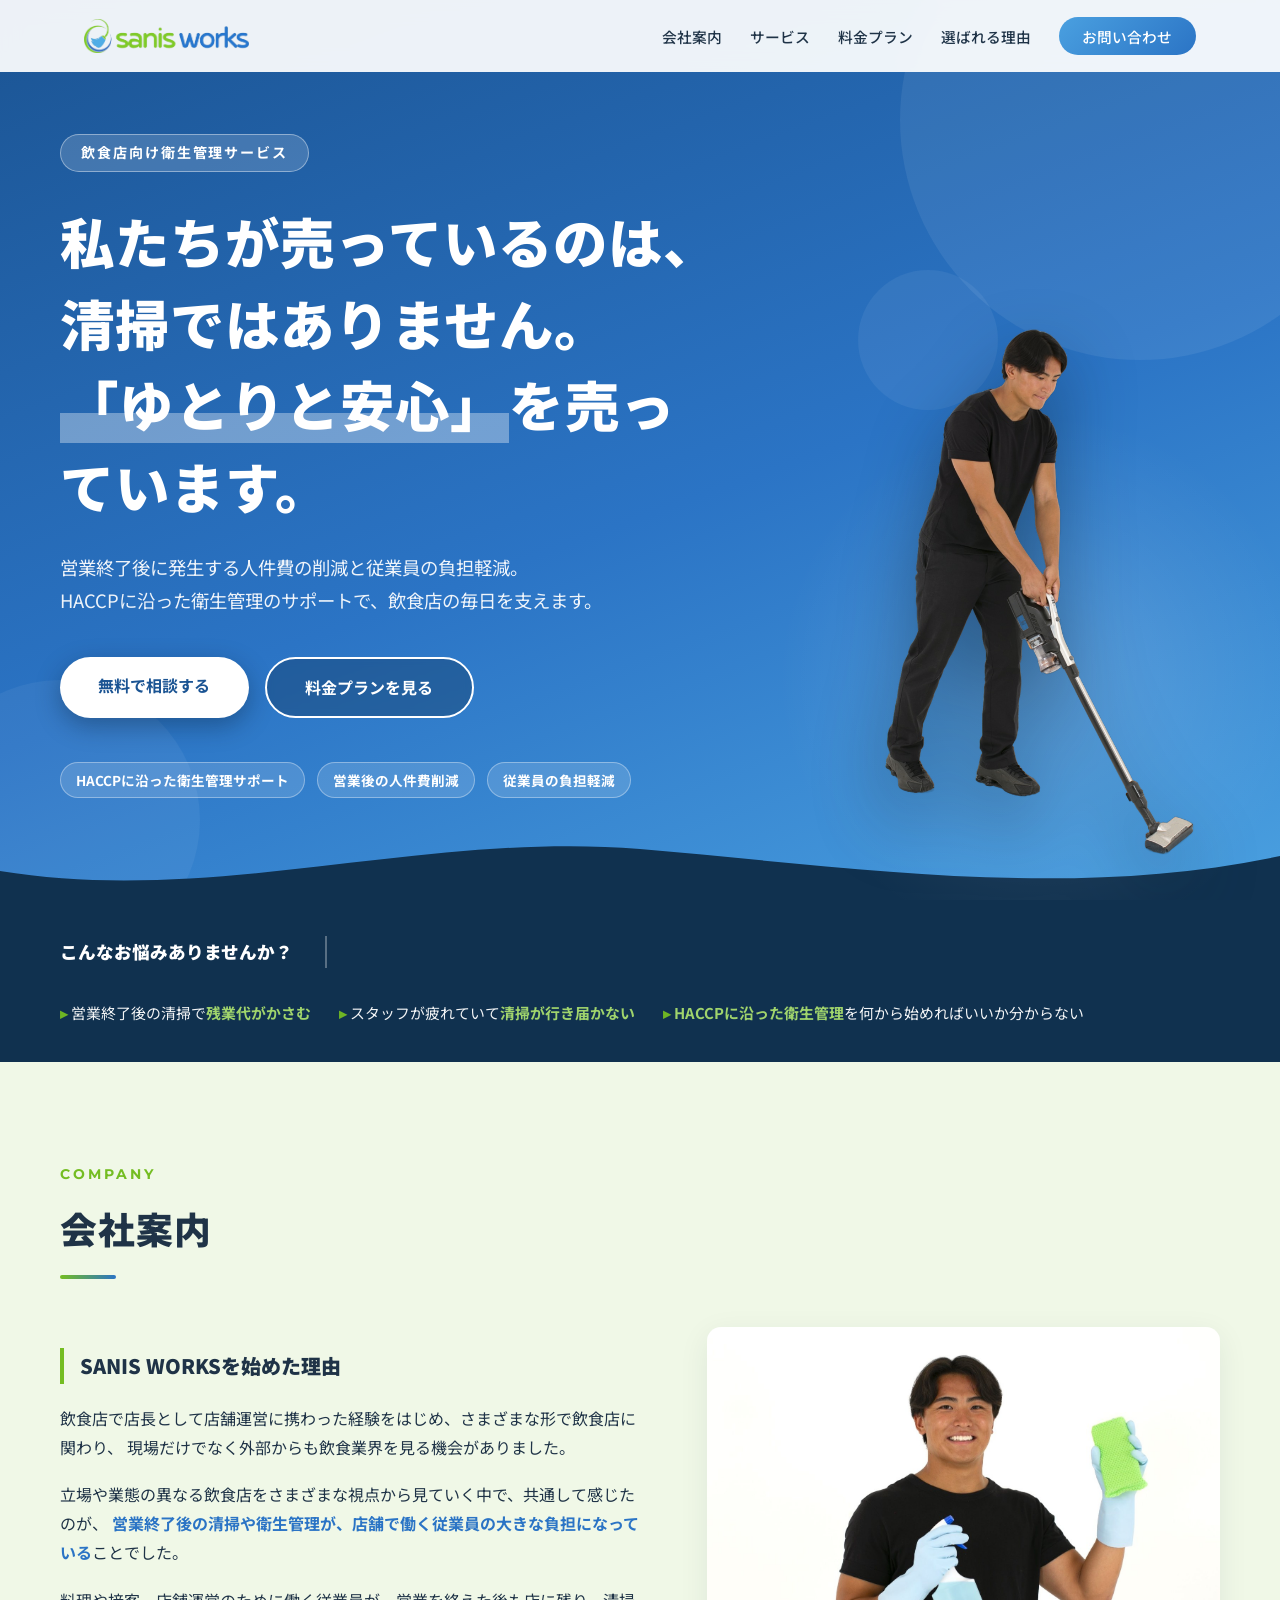
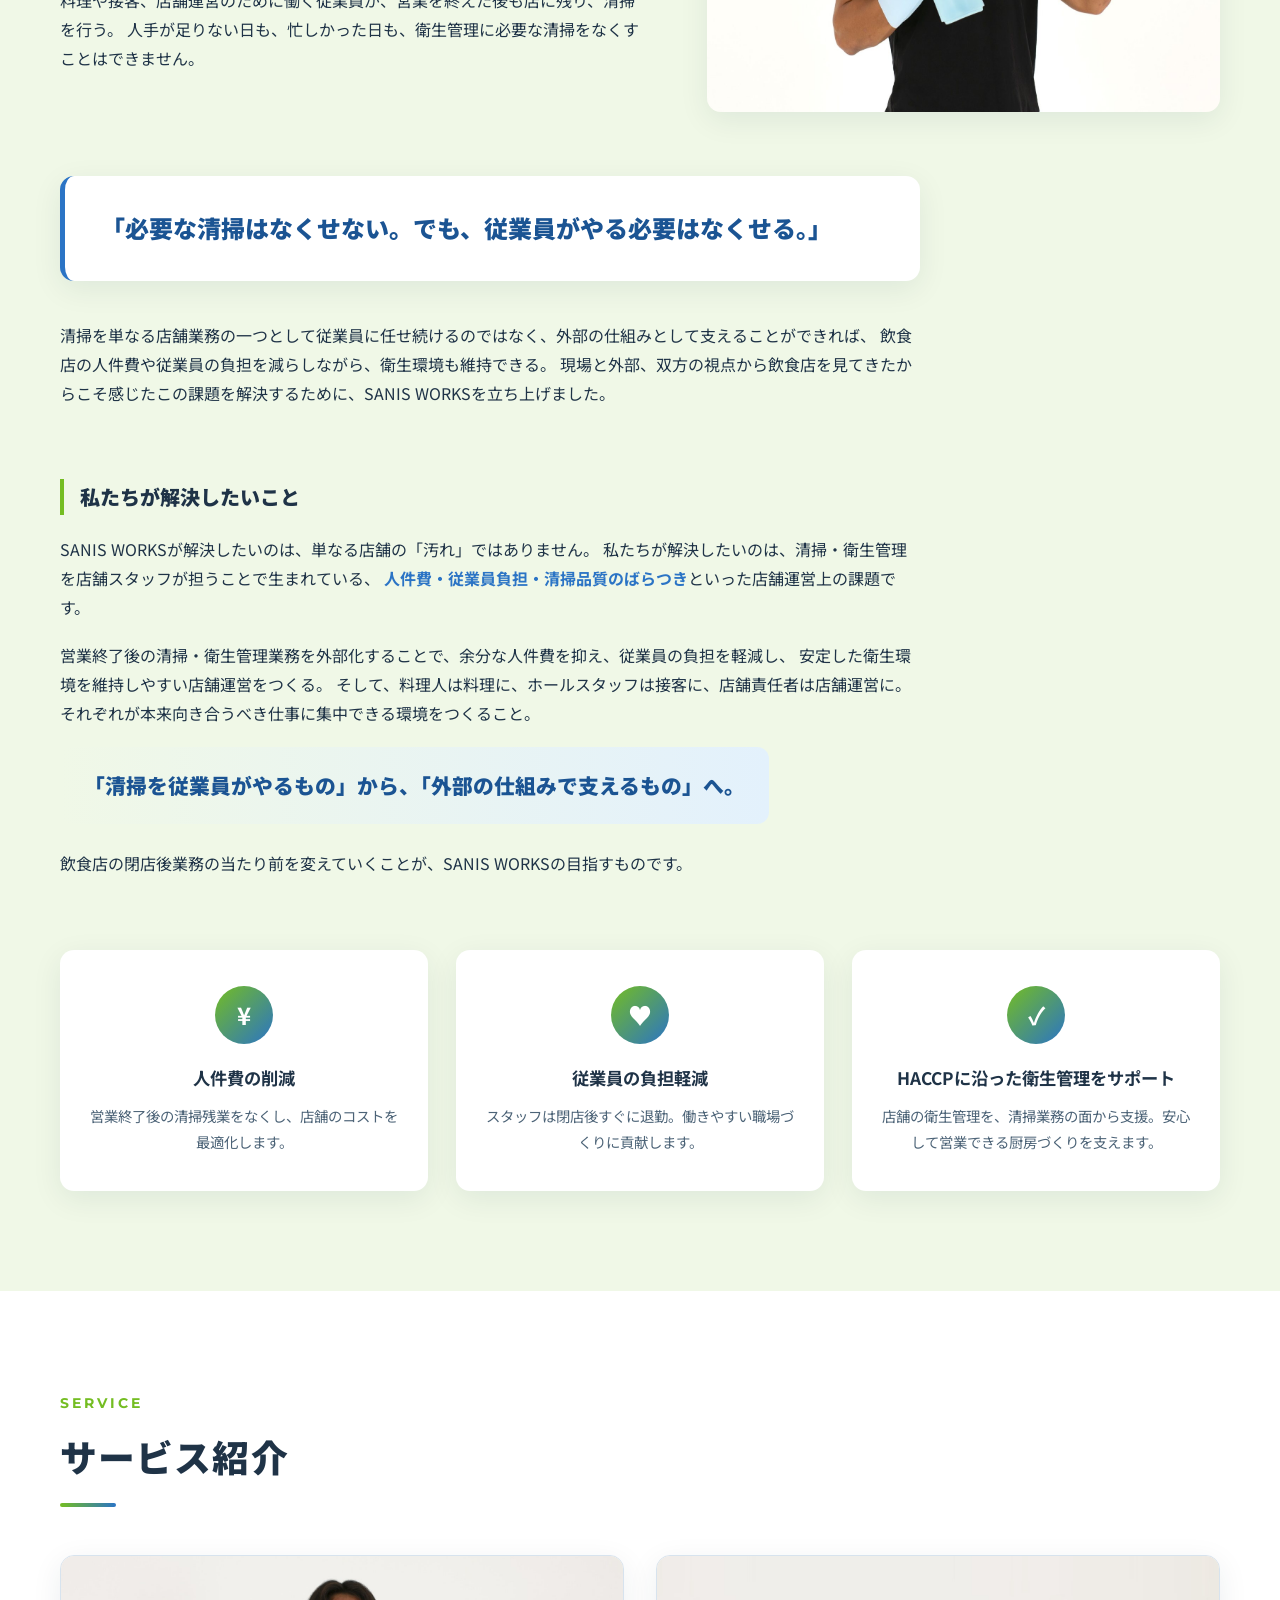
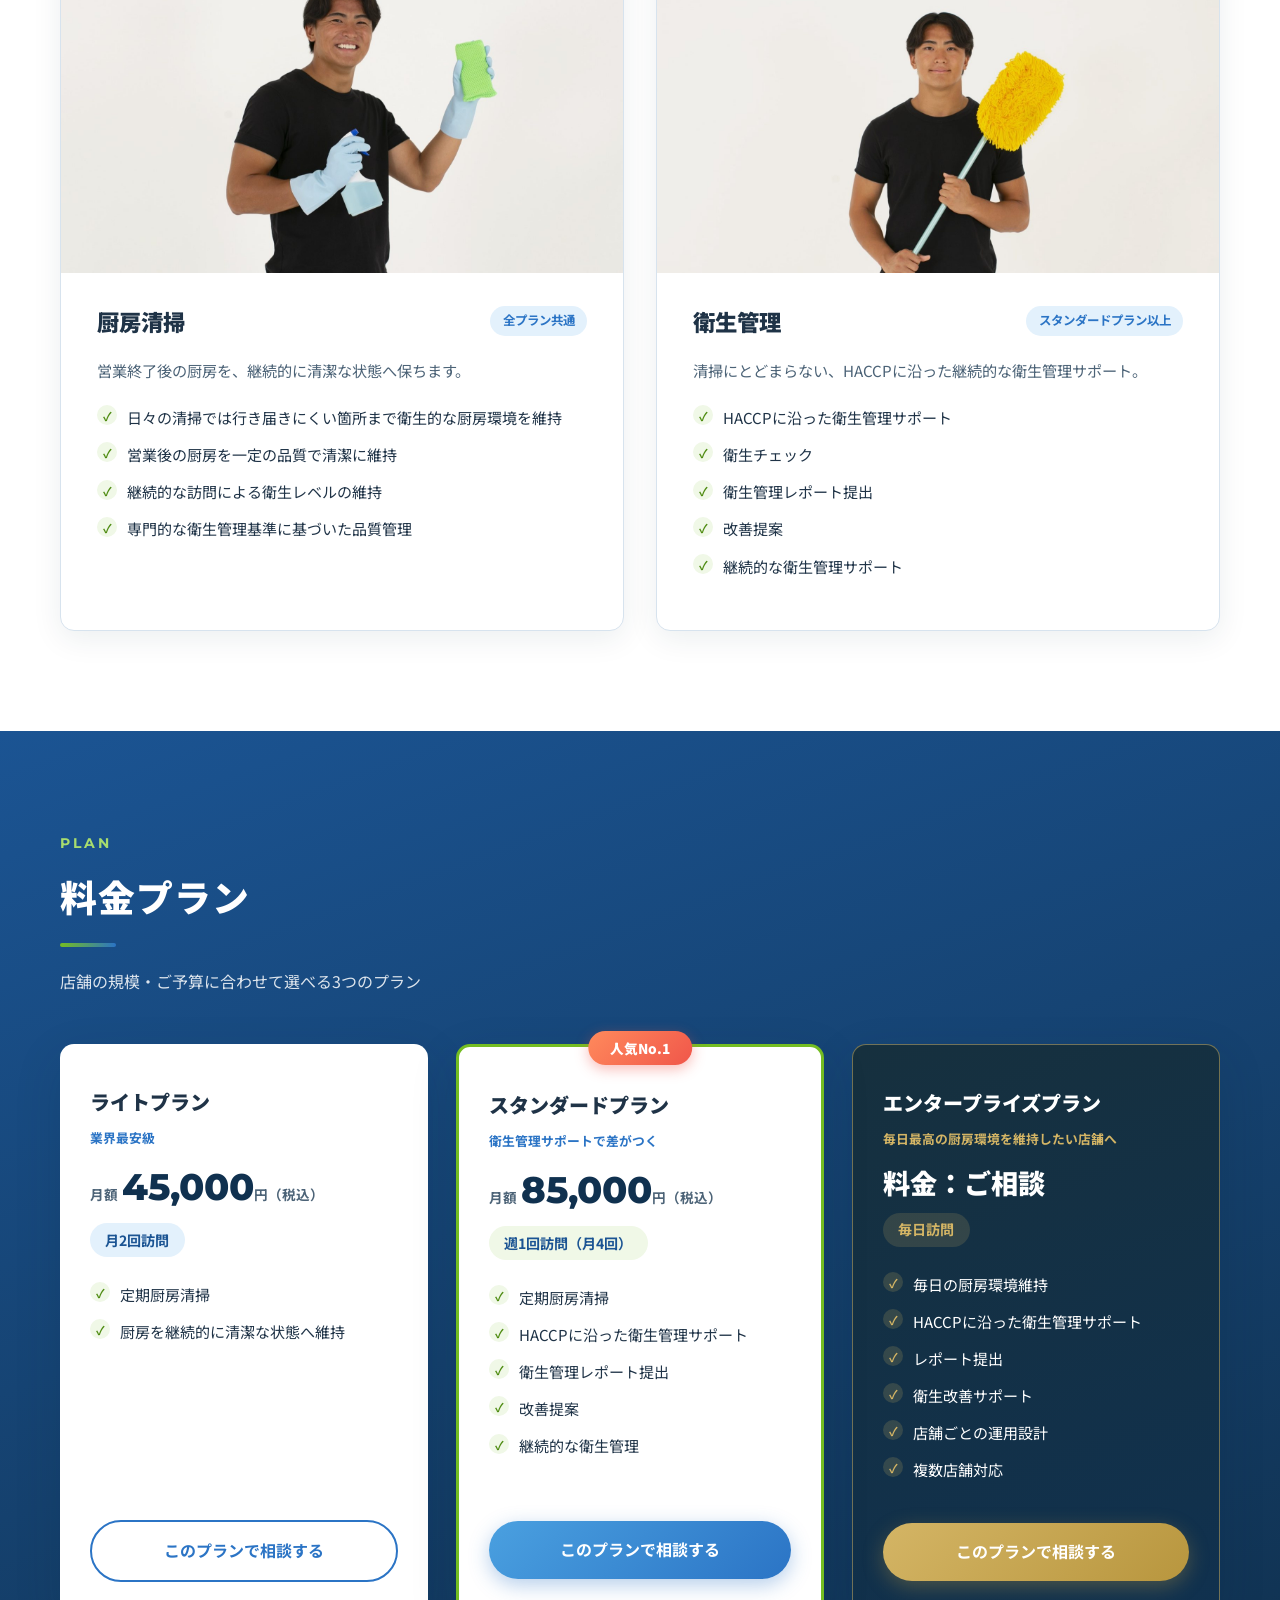
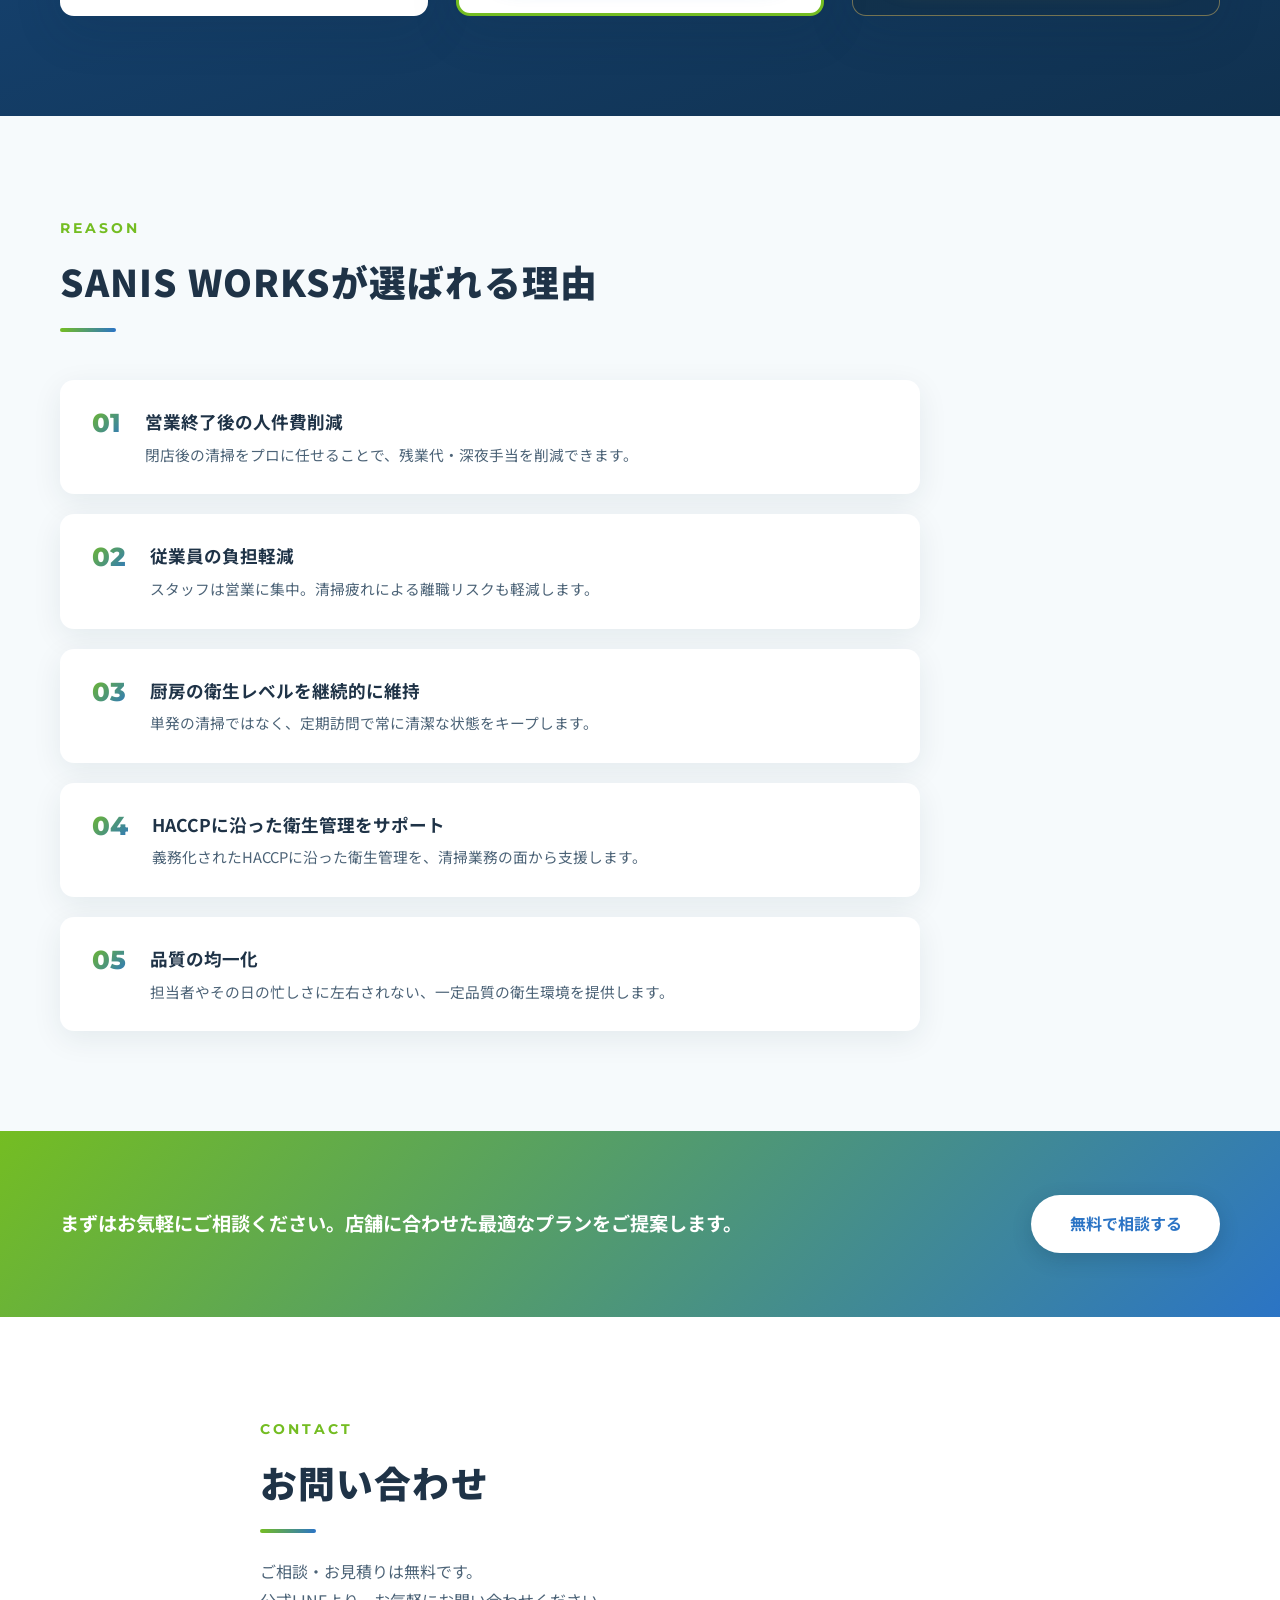
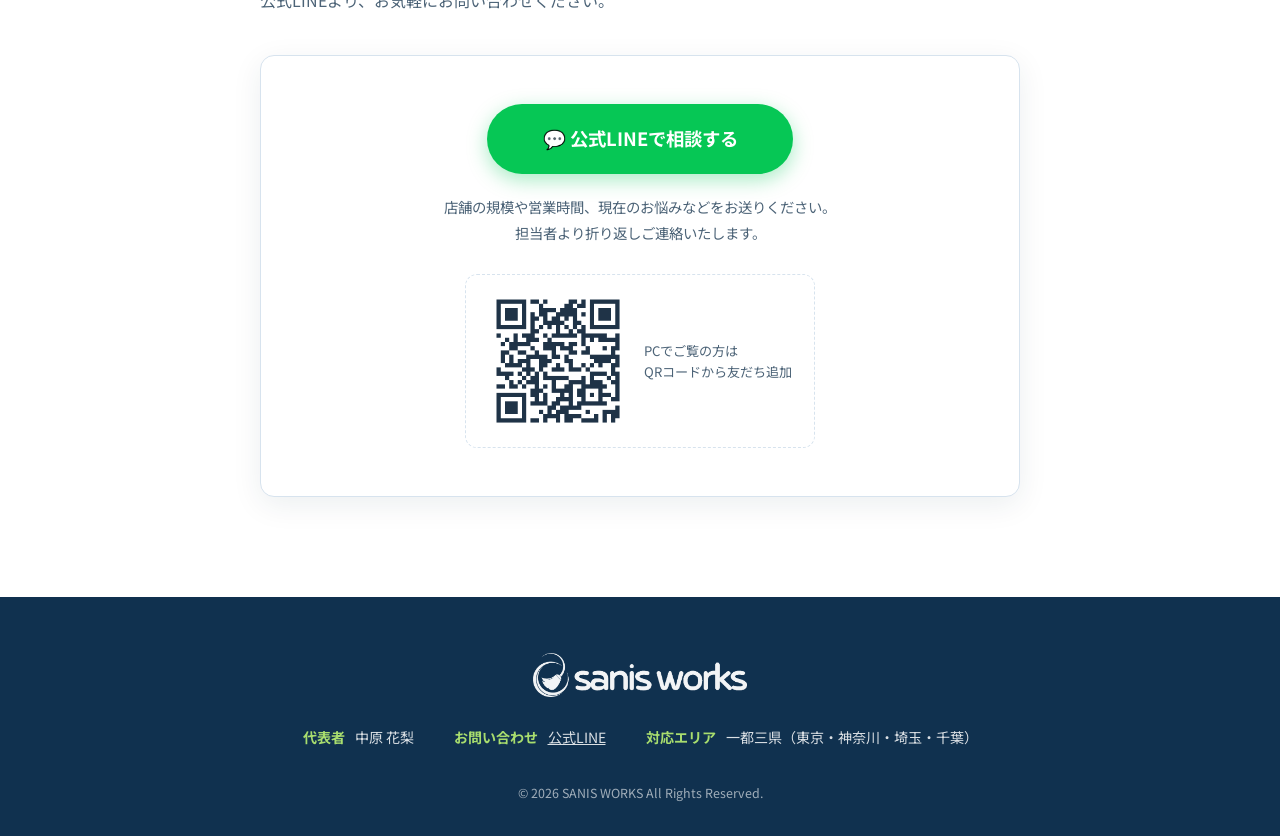
==== commit ae46c5e8: "スマホの写真バッジ横配置を本番indexに統合 - hero__figure2（スマホ用）を追加、1023px以下でバッジ3つの右横に表示 - 役目を終えた plan-photo-side.html " ====
--- a/plan-b-wave.html
+++ b/plan-b-wave.html
@@ -4,7 +4,7 @@
   <meta charset="UTF-8">
   <meta name="viewport" content="width=device-width, initial-scale=1.0">
   <title>SANIS WORKS｜飲食店向け衛生管理サービス</title>
-  <meta name="description" content="SANIS WORKSは飲食店向けの衛生管理会社です。営業終了後の厨房清掃とHACCPに基づく衛生管理で、人件費削減と従業員の負担軽減を実現します。">
+  <meta name="description" content="SANIS WORKSは飲食店向けの衛生管理会社です。営業終了後の厨房清掃とHACCPに沿った衛生管理のサポートで、人件費削減と従業員の負担軽減を実現します。">
   <meta property="og:title" content="SANIS WORKS｜飲食店向け衛生管理サービス">
   <meta property="og:description" content="私たちが売っているのは、清掃ではありません。営業終了後の人件費削減と従業員の負担軽減——「ゆとりと安心」をお届けします。">
   <meta property="og:type" content="website">
@@ -23,7 +23,6 @@
   background: url('data:image/svg+xml;utf8,<svg xmlns="http://www.w3.org/2000/svg" viewBox="0 0 1440 90" preserveAspectRatio="none"><path d="M0,60 C240,95 480,20 720,38 C960,56 1200,90 1440,45 L1440,90 L0,90 Z" fill="%2310314f"/></svg>') bottom / 100% 100% no-repeat;
 }
 .hero__figure { z-index: 3; bottom: 24px; }
-.hero__figure img { filter: drop-shadow(0 30px 36px rgba(7,28,48,0.45)); }
 </style>
 </head>
 <body>
@@ -36,7 +35,7 @@
       </a>
       <nav class="header__nav" id="global-nav" aria-label="グローバルナビゲーション">
         <ul>
-          <li><a href="#about">SANIS WORKSとは</a></li>
+          <li><a href="#about">会社案内</a></li>
           <li><a href="#service">サービス</a></li>
           <li><a href="#plan">料金プラン</a></li>
           <li><a href="#reason">選ばれる理由</a></li>
@@ -68,21 +67,23 @@
         </h1>
         <p class="hero__lead">
           営業終了後に発生する人件費の削減と従業員の負担軽減。<br class="pc-only">
-          HACCPに基づく衛生管理で、飲食店の毎日を支えます。
+          HACCPに沿った衛生管理のサポートで、飲食店の毎日を支えます。
         </p>
         <div class="hero__actions">
           <a href="#contact" class="btn btn--primary">無料で相談する</a>
           <a href="#plan" class="btn btn--ghost">料金プランを見る</a>
         </div>
         <ul class="hero__badges">
-          <li>HACCP対応</li>
+          <li>HACCPに沿った衛生管理サポート</li>
           <li>営業後の人件費削減</li>
           <li>従業員の負担軽減</li>
         </ul>
+        <!-- スマホ用: バッジ横に表示する人物写真（PCでは下の hero__figure を表示） -->
+        <div class="hero__figure2"><img src="img/hero-cutout.png" alt="" width="720" height="1080"></div>
         </div>
       </div>
       <div class="hero__figure">
-        <img src="img/hero-cutout.png" alt="掃除機で床を清掃するSANIS WORKSのスタッフ" width="720" height="1226">
+        <img src="img/hero-cutout.png" alt="掃除機で床を清掃するSANIS WORKSのスタッフ" width="720" height="1080">
       </div>
     </section>
 
@@ -93,7 +94,7 @@
         <ul class="problems__list">
           <li>営業終了後の清掃で<strong>残業代がかさむ</strong></li>
           <li>スタッフが疲れていて<strong>清掃が行き届かない</strong></li>
-          <li><strong>HACCP対応</strong>を何から始めればいいか分からない</li>
+          <li><strong>HACCPに沿った衛生管理</strong>を何から始めればいいか分からない</li>
         </ul>
       </div>
     </section>
@@ -101,25 +102,61 @@
     <!-- SANIS WORKSについて -->
     <section class="section about" id="about">
       <div class="section__inner">
-        <p class="section__label">About</p>
-        <h2 class="section__title">SANIS WORKSとは</h2>
+        <p class="section__label">Company</p>
+        <h2 class="section__title">会社案内</h2>
+
         <div class="about__grid">
           <div class="about__text">
+            <h3 class="about__subtitle">SANIS WORKSを始めた理由</h3>
             <p>
-              2021年6月より、すべての飲食店で<strong>HACCPに沿った衛生管理が義務化</strong>されました。
-              一方、多くの飲食店では人手不足や営業終了後の清掃負担が課題となっています。
+              飲食店で店長として店舗運営に携わった経験をはじめ、さまざまな形で飲食店に関わり、
+              現場だけでなく外部からも飲食業界を見る機会がありました。
             </p>
             <p>
-              SANIS WORKSは、営業後の厨房を継続的に清潔な状態へ保ち、店舗運営の負担を軽減することで、
-              飲食店が本来集中すべき<strong>「料理」と「接客」</strong>に専念できる環境づくりをサポートします。
+              立場や業態の異なる飲食店をさまざまな視点から見ていく中で、共通して感じたのが、
+              <strong>営業終了後の清掃や衛生管理が、店舗で働く従業員の大きな負担になっている</strong>ことでした。
             </p>
-            <p class="about__note">
-              私たちは「清掃会社」ではなく、飲食店経営を支える<strong>衛生管理のパートナー</strong>です。
+            <p>
+              料理や接客、店舗運営のために働く従業員が、営業を終えた後も店に残り、清掃を行う。
+              人手が足りない日も、忙しかった日も、衛生管理に必要な清掃をなくすことはできません。
             </p>
           </div>
           <div class="about__visual">
             <img src="img/about.jpg" alt="笑顔で清掃道具を手にするSANIS WORKSのスタッフ">
           </div>
+        </div>
+
+        <blockquote class="about__quote">
+          <p>「必要な清掃はなくせない。<br class="sp-only">でも、従業員がやる必要はなくせる。」</p>
+        </blockquote>
+
+        <div class="about__text about__text--full">
+          <p>
+            清掃を単なる店舗業務の一つとして従業員に任せ続けるのではなく、外部の仕組みとして支えることができれば、
+            飲食店の人件費や従業員の負担を減らしながら、衛生環境も維持できる。
+            現場と外部、双方の視点から飲食店を見てきたからこそ感じたこの課題を解決するために、SANIS WORKSを立ち上げました。
+          </p>
+        </div>
+
+        <div class="about__mission">
+          <h3 class="about__subtitle">私たちが解決したいこと</h3>
+          <p>
+            SANIS WORKSが解決したいのは、単なる店舗の「汚れ」ではありません。
+            私たちが解決したいのは、清掃・衛生管理を店舗スタッフが担うことで生まれている、
+            <strong>人件費・従業員負担・清掃品質のばらつき</strong>といった店舗運営上の課題です。
+          </p>
+          <p>
+            営業終了後の清掃・衛生管理業務を外部化することで、余分な人件費を抑え、従業員の負担を軽減し、
+            安定した衛生環境を維持しやすい店舗運営をつくる。
+            そして、料理人は料理に、ホールスタッフは接客に、店舗責任者は店舗運営に。
+            それぞれが本来向き合うべき仕事に集中できる環境をつくること。
+          </p>
+          <p class="about__mission-quote">
+            「清掃を従業員がやるもの」から、<br class="sp-only">「外部の仕組みで支えるもの」へ。
+          </p>
+          <p>
+            飲食店の閉店後業務の当たり前を変えていくことが、SANIS WORKSの目指すものです。
+          </p>
         </div>
         <div class="about__values">
           <div class="value-card">
@@ -134,8 +171,8 @@
           </div>
           <div class="value-card">
             <div class="value-card__icon" aria-hidden="true">✓</div>
-            <h3>HACCPに基づく衛生管理</h3>
-            <p>専門的な基準に基づいた衛生管理で、安心して営業できる厨房を維持します。</p>
+            <h3>HACCPに沿った衛生管理をサポート</h3>
+            <p>店舗の衛生管理を、清掃業務の面から支援。安心して営業できる厨房づくりを支えます。</p>
           </div>
         </div>
       </div>
@@ -171,9 +208,9 @@
               <h3>衛生管理</h3>
               <p class="service-card__sub">スタンダードプラン以上</p>
             </div>
-            <p class="service-card__lead">清掃にとどまらない、HACCPに基づく継続的な衛生管理サポート。</p>
-            <ul class="check-list">
-              <li>HACCPに基づく衛生管理</li>
+            <p class="service-card__lead">清掃にとどまらない、HACCPに沿った継続的な衛生管理サポート。</p>
+            <ul class="check-list">
+              <li>HACCPに沿った衛生管理サポート</li>
               <li>衛生チェック</li>
               <li>衛生管理レポート提出</li>
               <li>改善提案</li>
@@ -207,12 +244,12 @@
           <article class="plan-card plan-card--featured">
             <p class="plan-card__ribbon">人気No.1</p>
             <h3 class="plan-card__name">スタンダードプラン</h3>
-            <p class="plan-card__tag">HACCP対応で差がつく</p>
+            <p class="plan-card__tag">衛生管理サポートで差がつく</p>
             <p class="plan-card__price"><span class="plan-card__yen">月額</span>85,000<span class="plan-card__unit">円（税込）</span></p>
             <p class="plan-card__visit">週1回訪問（月4回）</p>
             <ul class="check-list">
               <li>定期厨房清掃</li>
-              <li>HACCPに基づく衛生管理</li>
+              <li>HACCPに沿った衛生管理サポート</li>
               <li>衛生管理レポート提出</li>
               <li>改善提案</li>
               <li>継続的な衛生管理</li>
@@ -227,7 +264,7 @@
             <p class="plan-card__visit">毎日訪問</p>
             <ul class="check-list">
               <li>毎日の厨房環境維持</li>
-              <li>HACCP衛生管理</li>
+              <li>HACCPに沿った衛生管理サポート</li>
               <li>レポート提出</li>
               <li>衛生改善サポート</li>
               <li>店舗ごとの運用設計</li>
@@ -270,8 +307,8 @@
           <li class="reason-item">
             <span class="reason-item__num">04</span>
             <div>
-              <h3>HACCP対応</h3>
-              <p>義務化されたHACCPに沿った衛生管理を、専門的にサポートします。</p>
+              <h3>HACCPに沿った衛生管理をサポート</h3>
+              <p>義務化されたHACCPに沿った衛生管理を、清掃業務の面から支援します。</p>
             </div>
           </li>
           <li class="reason-item">
--- a/css/style.css
+++ b/css/style.css
@@ -68,12 +68,20 @@
 .btn--primary:hover { box-shadow: 0 10px 26px rgba(43, 116, 197, 0.45); }
 
 .btn--ghost {
-  background: rgba(255, 255, 255, 0.14);
-  color: #fff;
-  border: 1px solid rgba(255, 255, 255, 0.6);
+  background: rgba(9, 30, 50, 0.28);
+  color: #fff;
+  border: 2px solid #fff;
   backdrop-filter: blur(4px);
 }
-.btn--ghost:hover { background: rgba(255, 255, 255, 0.26); }
+.btn--ghost:hover { background: rgba(9, 30, 50, 0.45); }
+
+/* ヒーロー内のメインCTA: 青背景に同化しないよう白ボタンに */
+.hero .btn--primary {
+  background: #fff;
+  color: var(--c-primary-dark);
+  box-shadow: 0 8px 24px rgba(9, 30, 50, 0.35);
+}
+.hero .btn--primary:hover { box-shadow: 0 12px 30px rgba(9, 30, 50, 0.45); }
 
 .btn--outline {
   background: #fff;
@@ -219,6 +227,7 @@
   display: block;
   filter: drop-shadow(0 30px 36px rgba(7, 28, 48, 0.45));
 }
+.hero__figure2 { display: none; }
 
 .hero__eyebrow {
   display: inline-block;
@@ -350,11 +359,44 @@
 }
 .about__text p { margin-bottom: 1.2em; }
 .about__text strong { color: var(--c-primary); }
-.about__note {
-  font-weight: 700;
-  font-size: 1.05rem;
+
+.about__subtitle {
+  font-size: 1.25rem;
+  font-weight: 900;
+  margin-bottom: 20px;
+  padding-left: 16px;
   border-left: 4px solid var(--c-accent);
-  padding-left: 16px;
+}
+
+.about__text--full { max-width: 860px; margin-bottom: 72px; }
+
+.about__quote {
+  max-width: 860px;
+  margin: 8px 0 40px;
+  padding: 32px 36px;
+  background: #fff;
+  border-radius: var(--radius);
+  box-shadow: var(--shadow);
+  border-left: 5px solid var(--c-primary);
+}
+.about__quote p {
+  font-size: clamp(1.15rem, 2.2vw, 1.5rem);
+  font-weight: 900;
+  color: var(--c-primary-dark);
+  line-height: 1.7;
+}
+
+.about__mission { max-width: 860px; margin-bottom: 72px; }
+.about__mission p { margin-bottom: 1.2em; }
+.about__mission strong { color: var(--c-primary); }
+.about__mission-quote {
+  font-size: clamp(1.05rem, 2vw, 1.3rem);
+  font-weight: 900;
+  color: var(--c-primary-dark);
+  padding: 20px 24px;
+  background: linear-gradient(90deg, var(--c-mint), var(--c-sky));
+  border-radius: 12px;
+  display: inline-block;
 }
 
 .about__visual img {
@@ -745,12 +787,35 @@
 }
 
 @media (max-width: 1023px) {
-  /* タブレット以下: 人物はテキストの下・中央、足元をセクション下端に接地 */
-  .hero { flex-direction: column; justify-content: center; padding-bottom: 0; }
-  .hero__figure {
-    position: static;
-    margin: 44px auto 0;
-    width: min(56vw, 320px);
+  /* タブレット以下: バッジ3つの右横に人物を配置 */
+  .hero { padding-bottom: 48px; }
+  .hero__figure { display: none; }
+  .hero__content {
+    display: grid;
+    grid-template-columns: 1.1fr 0.9fr;
+    grid-template-areas: "eyebrow eyebrow" "title title" "lead lead" "actions actions" "badges figure";
+    column-gap: 12px;
+    align-items: end;
+    max-width: 640px;
+    margin: 0 auto;
+  }
+  .hero__eyebrow { grid-area: eyebrow; justify-self: start; }
+  .hero__title { grid-area: title; }
+  .hero__lead { grid-area: lead; }
+  .hero__actions { grid-area: actions; }
+  .hero__actions .btn { width: 100%; }
+  .hero__badges {
+    grid-area: badges;
+    flex-direction: column;
+    align-items: flex-start;
+    gap: 10px;
+    margin-bottom: 8px;
+  }
+  .hero__figure2 { display: block; grid-area: figure; align-self: end; }
+  .hero__figure2 img {
+    width: 100%;
+    max-width: 230px;
+    filter: drop-shadow(0 18px 24px rgba(7, 28, 48, 0.4));
   }
   .plan__grid { grid-template-columns: 1fr; max-width: 520px; margin: 0 auto; gap: 40px; }
   .plan-card--featured { transform: none; }
@@ -765,7 +830,6 @@
   .section { padding: 72px 20px; }
 
   .hero__actions .btn { width: 100%; }
-  .hero__figure { width: min(62vw, 280px); margin-top: 36px; }
 
   .problems__inner { flex-direction: column; align-items: flex-start; gap: 16px; }
   .problems__title { border-right: none; padding-right: 0; border-bottom: 2px solid rgba(255,255,255,0.3); padding-bottom: 10px; }
